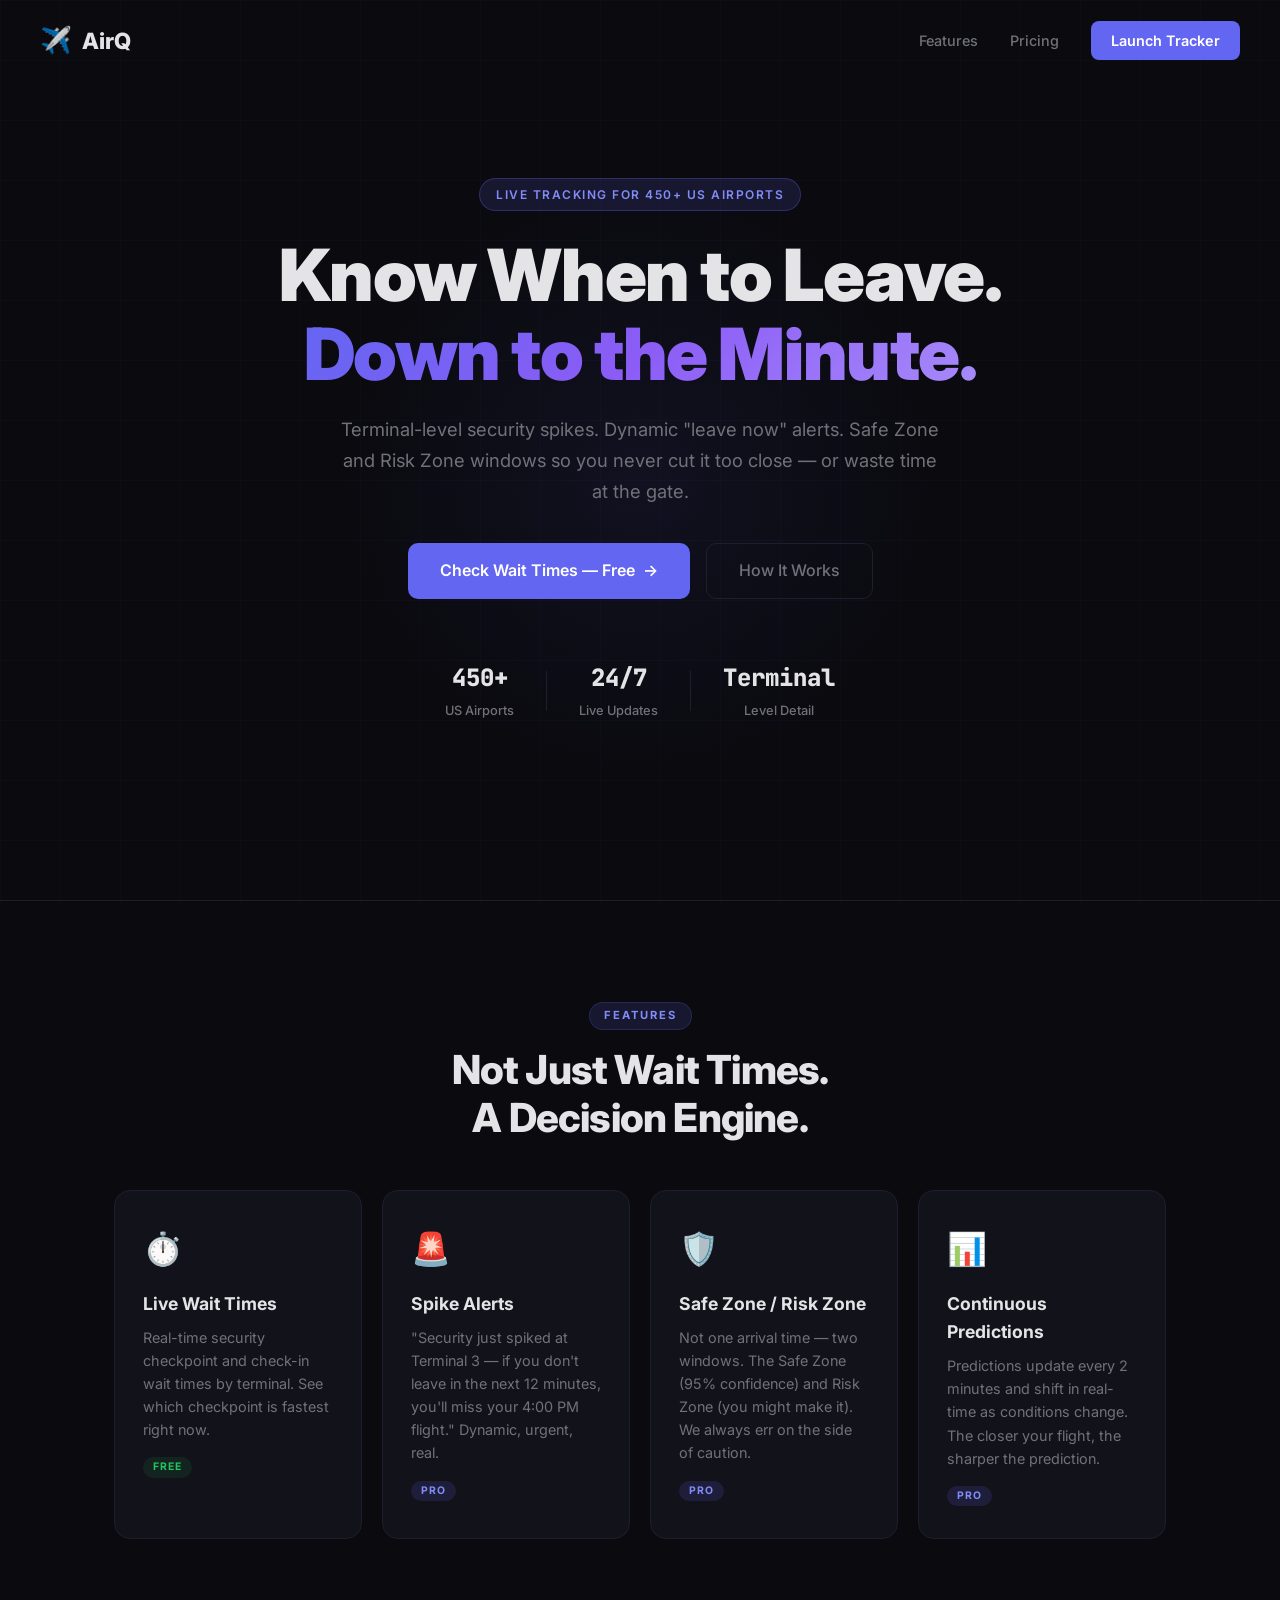
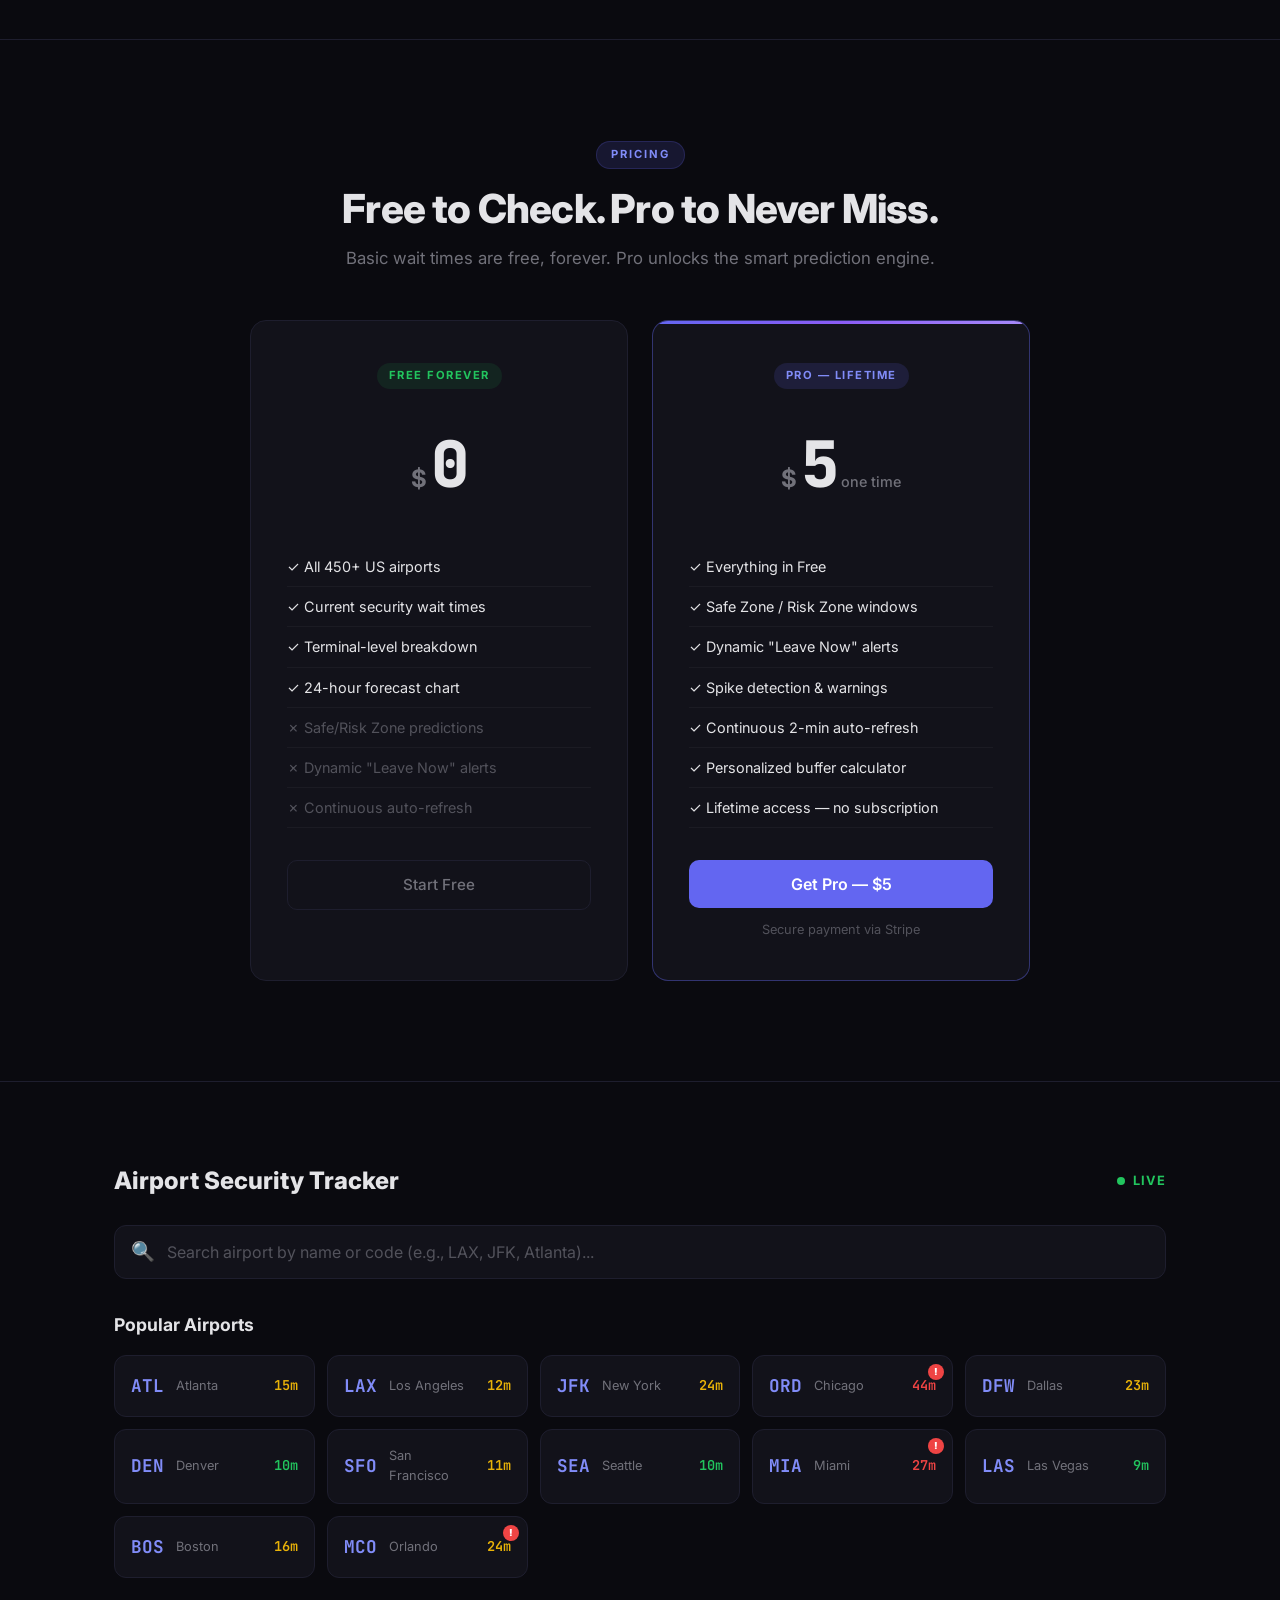
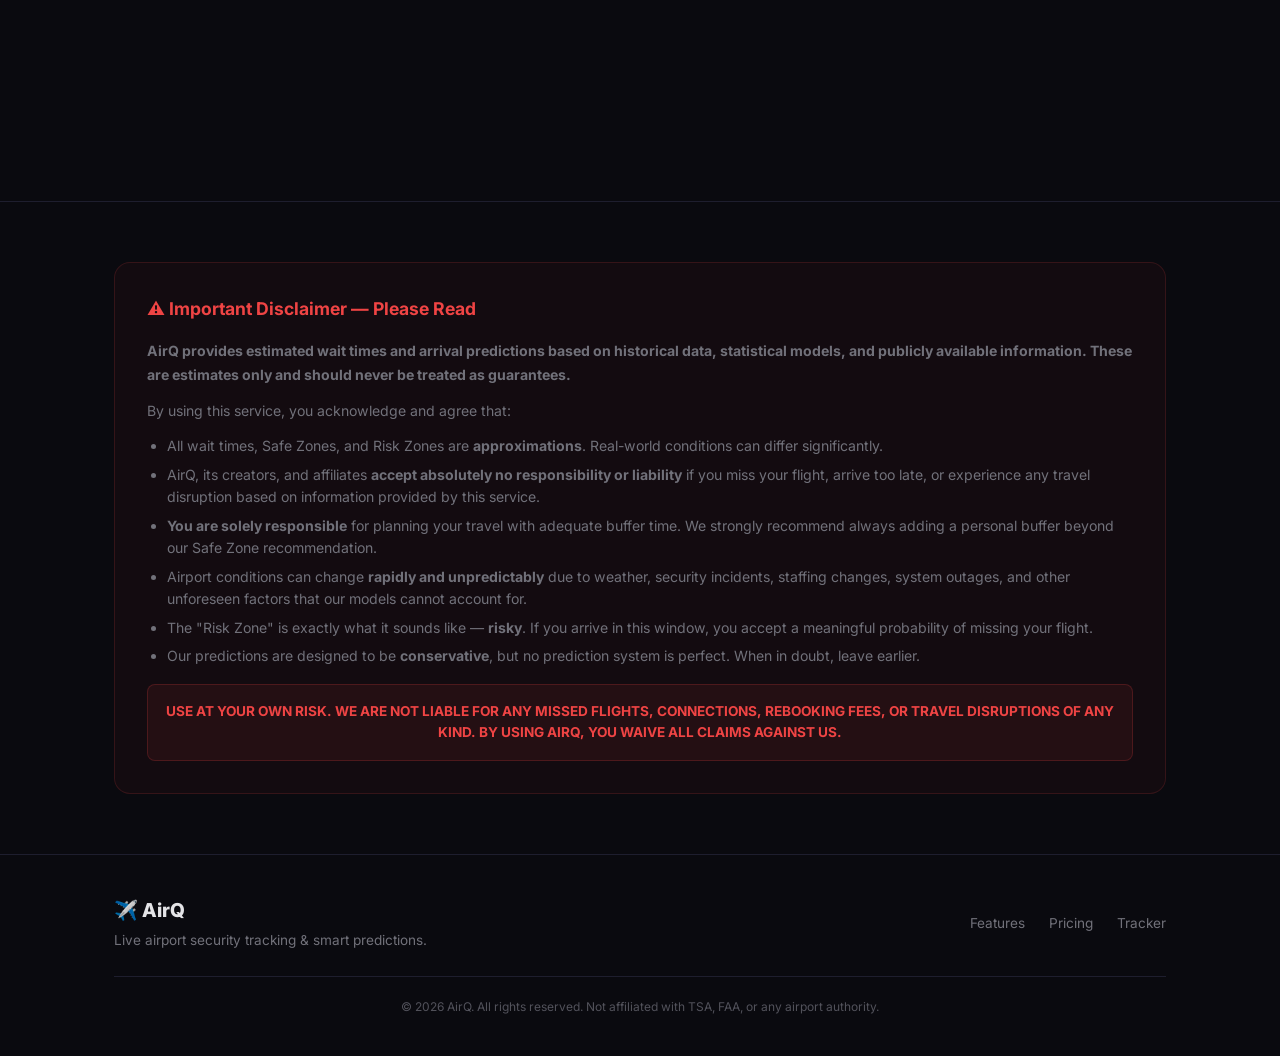
==== index.html @ 20f0e582 "Major overhaul: freemium model, Safe/Risk zones, spike alerts, crowdsource - Replace $5 paywall with" ====
<!DOCTYPE html>
<html lang="en">
<head>
    <meta charset="UTF-8">
    <meta name="viewport" content="width=device-width, initial-scale=1.0">
    <title>AirQ - Live Airport Security & Check-in Times</title>
    <meta name="description" content="Real-time US airport security wait times, terminal-level tracking, and smart Safe Zone arrival predictions. Free basic access.">
    <link rel="icon" href="data:image/svg+xml,<svg xmlns='http://www.w3.org/2000/svg' viewBox='0 0 100 100'><text y='.9em' font-size='90'>✈️</text></svg>">
    <link rel="preconnect" href="https://fonts.googleapis.com">
    <link rel="preconnect" href="https://fonts.gstatic.com" crossorigin>
    <link href="https://fonts.googleapis.com/css2?family=Inter:wght@300;400;500;600;700;800;900&family=JetBrains+Mono:wght@400;600&display=swap" rel="stylesheet">
    <link rel="stylesheet" href="styles.css">
</head>
<body>
    <!-- Landing / Hero -->
    <header class="hero" id="hero">
        <nav class="nav">
            <div class="nav-brand">
                <span class="nav-icon">✈️</span>
                <span class="nav-title">AirQ</span>
            </div>
            <div class="nav-links">
                <a href="#features">Features</a>
                <a href="#pricing">Pricing</a>
                <a href="#tracker" class="btn-nav">Launch Tracker</a>
            </div>
        </nav>
        <div class="hero-content">
            <div class="hero-badge">LIVE TRACKING FOR 450+ US AIRPORTS</div>
            <h1>Know When to Leave.<br><span class="gradient-text">Down to the Minute.</span></h1>
            <p class="hero-sub">Terminal-level security spikes. Dynamic "leave now" alerts. Safe Zone and Risk Zone windows so you never cut it too close — or waste time at the gate.</p>
            <div class="hero-actions">
                <a href="#tracker" class="btn-primary btn-lg">Check Wait Times — Free <span class="btn-arrow">→</span></a>
                <a href="#features" class="btn-ghost btn-lg">How It Works</a>
            </div>
            <div class="hero-stats">
                <div class="stat">
                    <span class="stat-num">450+</span>
                    <span class="stat-label">US Airports</span>
                </div>
                <div class="stat-divider"></div>
                <div class="stat">
                    <span class="stat-num">24/7</span>
                    <span class="stat-label">Live Updates</span>
                </div>
                <div class="stat-divider"></div>
                <div class="stat">
                    <span class="stat-num">Terminal</span>
                    <span class="stat-label">Level Detail</span>
                </div>
            </div>
        </div>
        <div class="hero-bg">
            <div class="hero-grid"></div>
        </div>
    </header>

    <!-- Features -->
    <section class="features" id="features">
        <div class="container">
            <div class="section-header">
                <span class="section-badge">FEATURES</span>
                <h2>Not Just Wait Times.<br>A Decision Engine.</h2>
            </div>
            <div class="features-grid">
                <div class="feature-card">
                    <div class="feature-icon">⏱️</div>
                    <h3>Live Wait Times</h3>
                    <p>Real-time security checkpoint and check-in wait times by terminal. See which checkpoint is fastest right now.</p>
                    <span class="feature-tier free">FREE</span>
                </div>
                <div class="feature-card">
                    <div class="feature-icon">🚨</div>
                    <h3>Spike Alerts</h3>
                    <p>"Security just spiked at Terminal 3 — if you don't leave in the next 12 minutes, you'll miss your 4:00 PM flight." Dynamic, urgent, real.</p>
                    <span class="feature-tier pro">PRO</span>
                </div>
                <div class="feature-card">
                    <div class="feature-icon">🛡️</div>
                    <h3>Safe Zone / Risk Zone</h3>
                    <p>Not one arrival time — two windows. The Safe Zone (95% confidence) and Risk Zone (you might make it). We always err on the side of caution.</p>
                    <span class="feature-tier pro">PRO</span>
                </div>
                <div class="feature-card">
                    <div class="feature-icon">📊</div>
                    <h3>Continuous Predictions</h3>
                    <p>Predictions update every 2 minutes and shift in real-time as conditions change. The closer your flight, the sharper the prediction.</p>
                    <span class="feature-tier pro">PRO</span>
                </div>
            </div>
        </div>
    </section>

    <!-- Pricing -->
    <section class="pricing" id="pricing">
        <div class="container">
            <div class="section-header">
                <span class="section-badge">PRICING</span>
                <h2>Free to Check. Pro to Never Miss.</h2>
                <p class="section-sub">Basic wait times are free, forever. Pro unlocks the smart prediction engine.</p>
            </div>
            <div class="pricing-grid">
                <div class="pricing-card">
                    <div class="pricing-badge free-badge">FREE FOREVER</div>
                    <div class="pricing-amount">
                        <span class="pricing-dollar">$</span>
                        <span class="pricing-num">0</span>
                    </div>
                    <ul class="pricing-features">
                        <li>✓ All 450+ US airports</li>
                        <li>✓ Current security wait times</li>
                        <li>✓ Terminal-level breakdown</li>
                        <li>✓ 24-hour forecast chart</li>
                        <li class="disabled">✗ Safe/Risk Zone predictions</li>
                        <li class="disabled">✗ Dynamic "Leave Now" alerts</li>
                        <li class="disabled">✗ Continuous auto-refresh</li>
                    </ul>
                    <a href="#tracker" class="btn-ghost btn-full">Start Free</a>
                </div>
                <div class="pricing-card featured">
                    <div class="pricing-badge">PRO — LIFETIME</div>
                    <div class="pricing-amount">
                        <span class="pricing-dollar">$</span>
                        <span class="pricing-num">5</span>
                        <span class="pricing-period">one time</span>
                    </div>
                    <ul class="pricing-features">
                        <li>✓ Everything in Free</li>
                        <li>✓ Safe Zone / Risk Zone windows</li>
                        <li>✓ Dynamic "Leave Now" alerts</li>
                        <li>✓ Spike detection & warnings</li>
                        <li>✓ Continuous 2-min auto-refresh</li>
                        <li>✓ Personalized buffer calculator</li>
                        <li>✓ Lifetime access — no subscription</li>
                    </ul>
                    <button class="btn-primary btn-lg btn-full" onclick="handlePurchase()">
                        Get Pro — $5
                    </button>
                    <p class="pricing-note">Secure payment via Stripe</p>
                </div>
            </div>
        </div>
    </section>

    <!-- Tracker App -->
    <section class="tracker-section" id="tracker">
        <div class="container">
            <div class="tracker-app" id="trackerApp">
                <div class="tracker-header">
                    <h2>Airport Security Tracker</h2>
                    <div class="tracker-header-right">
                        <div class="pro-status" id="proStatus" style="display:none;">
                            <span class="pro-badge-sm">PRO</span>
                        </div>
                        <div class="live-indicator">
                            <span class="live-dot"></span> LIVE
                        </div>
                    </div>
                </div>

                <!-- Airport Search -->
                <div class="search-box">
                    <div class="search-input-wrap">
                        <span class="search-icon">🔍</span>
                        <input type="text" id="airportSearch" placeholder="Search airport by name or code (e.g., LAX, JFK, Atlanta)..." autocomplete="off">
                    </div>
                    <div class="search-results" id="searchResults"></div>
                </div>

                <!-- Selected Airport Dashboard -->
                <div class="airport-dashboard" id="airportDashboard" style="display: none;">
                    <div class="airport-header-card">
                        <div class="airport-info">
                            <h3 id="airportName"></h3>
                            <span class="airport-code" id="airportCode"></span>
                        </div>
                        <div class="airport-meta">
                            <span id="airportCity"></span>
                            <span class="last-updated">Updated: <span id="lastUpdated"></span></span>
                        </div>
                    </div>

                    <!-- Urgency Alert Banner (Pro only) -->
                    <div class="urgency-banner" id="urgencyBanner" style="display: none;">
                        <div class="urgency-icon">🚨</div>
                        <div class="urgency-text" id="urgencyText"></div>
                        <div class="urgency-timer" id="urgencyTimer"></div>
                    </div>

                    <!-- Terminal-Level Wait Times -->
                    <div class="terminal-tabs" id="terminalTabs"></div>

                    <div class="wait-times-grid">
                        <div class="wait-card">
                            <div class="wait-label">Security (Standard)</div>
                            <div class="wait-time" id="secStandard">--</div>
                            <div class="wait-unit">minutes</div>
                            <div class="wait-trend" id="secStandardTrend"></div>
                            <div class="wait-bar"><div class="wait-bar-fill" id="secStandardBar"></div></div>
                        </div>
                        <div class="wait-card">
                            <div class="wait-label">Security (TSA PreCheck)</div>
                            <div class="wait-time" id="secPrecheck">--</div>
                            <div class="wait-unit">minutes</div>
                            <div class="wait-trend" id="secPrecheckTrend"></div>
                            <div class="wait-bar"><div class="wait-bar-fill precheck" id="secPrecheckBar"></div></div>
                        </div>
                        <div class="wait-card">
                            <div class="wait-label">Check-in / Counter</div>
                            <div class="wait-time" id="checkinTime">--</div>
                            <div class="wait-unit">minutes</div>
                            <div class="wait-trend" id="checkinTrend"></div>
                            <div class="wait-bar"><div class="wait-bar-fill checkin" id="checkinBar"></div></div>
                        </div>
                        <div class="wait-card status-card">
                            <div class="wait-label">Overall Status</div>
                            <div class="status-badge" id="overallStatus">--</div>
                            <div class="status-detail" id="statusDetail"></div>
                        </div>
                    </div>

                    <!-- Pro Prediction Tool -->
                    <div class="prediction-section" id="predictionSection">
                        <div class="pro-gate" id="proGate">
                            <h3>🧠 Smart Arrival Predictor</h3>
                            <p class="prediction-desc">Get Safe Zone and Risk Zone arrival windows with dynamic alerts. Unlock with Pro.</p>
                            <button class="btn-primary" onclick="handlePurchase()">Unlock Pro — $5</button>
                        </div>
                        <div class="pro-content" id="proContent" style="display: none;">
                            <h3>🧠 When Should I Leave?</h3>
                            <p class="prediction-desc">Enter your flight departure time. We'll give you two windows: a <strong>Safe Zone</strong> (leave by this time and you'll make it with room to spare) and a <strong>Risk Zone</strong> (cutting it close — possible but not guaranteed). Predictions refresh every 2 minutes.</p>
                            <div class="prediction-form">
                                <div class="form-group">
                                    <label>Flight Date</label>
                                    <input type="date" id="flightDate">
                                </div>
                                <div class="form-group">
                                    <label>Departure Time</label>
                                    <input type="time" id="flightTime">
                                </div>
                                <div class="form-group">
                                    <label>Ticket Type</label>
                                    <select id="ticketType">
                                        <option value="standard">Standard</option>
                                        <option value="precheck">TSA PreCheck</option>
                                    </select>
                                </div>
                                <button class="btn-primary" onclick="calculateArrival()">Calculate</button>
                            </div>

                            <div class="prediction-result" id="predictionResult" style="display: none;">
                                <!-- Safe Zone -->
                                <div class="zone-card safe-zone">
                                    <div class="zone-header">
                                        <span class="zone-icon">🟢</span>
                                        <span class="zone-title">SAFE ZONE</span>
                                        <span class="zone-confidence" id="safeConfidence"></span>
                                    </div>
                                    <div class="zone-label">Arrive at airport by</div>
                                    <div class="zone-time" id="safeArrival"></div>
                                    <div class="zone-leave">Leave home by: <strong id="safeLeave"></strong></div>
                                    <div class="zone-detail" id="safeDetail"></div>
                                </div>
                                <!-- Risk Zone -->
                                <div class="zone-card risk-zone">
                                    <div class="zone-header">
                                        <span class="zone-icon">🟡</span>
                                        <span class="zone-title">RISK ZONE</span>
                                        <span class="zone-confidence" id="riskConfidence"></span>
                                    </div>
                                    <div class="zone-label">Latest possible airport arrival</div>
                                    <div class="zone-time" id="riskArrival"></div>
                                    <div class="zone-leave">Leave home by: <strong id="riskLeave"></strong></div>
                                    <div class="zone-detail" id="riskDetail"></div>
                                </div>
                                <!-- Breakdown -->
                                <div class="prediction-breakdown-card">
                                    <h4>Time Breakdown</h4>
                                    <div class="breakdown-grid" id="breakdownGrid"></div>
                                </div>
                                <div class="prediction-refresh">
                                    <span class="refresh-icon">🔄</span>
                                    Predictions auto-refresh every 2 minutes &middot; Next refresh: <span id="nextRefresh">2:00</span>
                                </div>
                            </div>
                        </div>
                    </div>

                    <!-- Crowdsource Section -->
                    <div class="crowdsource-section" id="crowdsourceSection">
                        <div class="crowdsource-header">
                            <h3>📡 Data Source</h3>
                            <div class="data-source-toggle">
                                <button class="data-source-btn active" id="btnModeled" onclick="setDataSource('modeled')">Modeled</button>
                                <button class="data-source-btn" id="btnCrowd" onclick="setDataSource('crowd')">Crowdsourced</button>
                            </div>
                        </div>
                        <div class="crowdsource-report">
                            <span style="font-size: 0.85rem; color: var(--text-muted); margin-right: 4px;">Report wait time:</span>
                            <div class="crowd-input-group">
                                <label>Security</label>
                                <input type="number" id="crowdWaitMin" min="0" max="120" placeholder="min">
                            </div>
                            <div class="crowd-input-group">
                                <label>Type</label>
                                <select id="crowdType">
                                    <option value="standard">Standard</option>
                                    <option value="precheck">PreCheck</option>
                                </select>
                            </div>
                            <div class="crowd-input-group" id="crowdTerminalGroup">
                                <label>Terminal</label>
                                <select id="crowdTerminal"></select>
                            </div>
                            <button class="btn-crowd" onclick="submitCrowdReport()">Submit</button>
                        </div>
                        <div class="crowd-thanks" id="crowdThanks">Thanks! Your report helps other travelers.</div>
                        <div class="crowd-stats" id="crowdStats">
                            <span class="crowd-stat">Reports today: <strong id="crowdCount">0</strong></span>
                            <span class="crowd-stat">Avg reported wait: <strong id="crowdAvg">--</strong></span>
                            <span class="crowd-stat">Last report: <strong id="crowdLast">--</strong></span>
                        </div>
                    </div>

                    <!-- 24h Forecast (Free) -->
                    <div class="forecast-section">
                        <h3>📊 24-Hour Wait Time Forecast</h3>
                        <div class="forecast-chart" id="forecastChart"></div>
                    </div>
                </div>

                <!-- Popular Airports Quick Access -->
                <div class="popular-airports" id="popularAirports">
                    <h3>Popular Airports</h3>
                    <div class="popular-grid" id="popularGrid"></div>
                </div>
            </div>
        </div>
    </section>

    <!-- Disclaimer -->
    <section class="disclaimer-section">
        <div class="container">
            <div class="disclaimer-box">
                <h3>⚠️ Important Disclaimer — Please Read</h3>
                <p><strong>AirQ provides estimated wait times and arrival predictions based on historical data, statistical models, and publicly available information. These are estimates only and should never be treated as guarantees.</strong></p>
                <p>By using this service, you acknowledge and agree that:</p>
                <ul>
                    <li>All wait times, Safe Zones, and Risk Zones are <strong>approximations</strong>. Real-world conditions can differ significantly.</li>
                    <li>AirQ, its creators, and affiliates <strong>accept absolutely no responsibility or liability</strong> if you miss your flight, arrive too late, or experience any travel disruption based on information provided by this service.</li>
                    <li><strong>You are solely responsible</strong> for planning your travel with adequate buffer time. We strongly recommend always adding a personal buffer beyond our Safe Zone recommendation.</li>
                    <li>Airport conditions can change <strong>rapidly and unpredictably</strong> due to weather, security incidents, staffing changes, system outages, and other unforeseen factors that our models cannot account for.</li>
                    <li>The "Risk Zone" is exactly what it sounds like — <strong>risky</strong>. If you arrive in this window, you accept a meaningful probability of missing your flight.</li>
                    <li>Our predictions are designed to be <strong>conservative</strong>, but no prediction system is perfect. When in doubt, leave earlier.</li>
                </ul>
                <div class="disclaimer-final-box">
                    <p class="disclaimer-final"><strong>USE AT YOUR OWN RISK. WE ARE NOT LIABLE FOR ANY MISSED FLIGHTS, CONNECTIONS, REBOOKING FEES, OR TRAVEL DISRUPTIONS OF ANY KIND. BY USING AIRQ, YOU WAIVE ALL CLAIMS AGAINST US.</strong></p>
                </div>
            </div>
        </div>
    </section>

    <!-- Footer -->
    <footer class="footer">
        <div class="container">
            <div class="footer-content">
                <div class="footer-brand">
                    <span>✈️ AirQ</span>
                    <p>Live airport security tracking & smart predictions.</p>
                </div>
                <div class="footer-links">
                    <a href="#features">Features</a>
                    <a href="#pricing">Pricing</a>
                    <a href="#tracker">Tracker</a>
                </div>
            </div>
            <div class="footer-bottom">
                <p>&copy; 2026 AirQ. All rights reserved. Not affiliated with TSA, FAA, or any airport authority.</p>
            </div>
        </div>
    </footer>

    <!-- Access Key Modal -->
    <div class="modal-overlay" id="accessKeyModal" style="display: none;">
        <div class="modal">
            <button class="modal-close" onclick="closeAccessKeyModal()">&times;</button>
            <h3>Enter Pro Access Key</h3>
            <p>Enter the access key you received after purchase.</p>
            <input type="text" id="accessKeyInput" placeholder="AIRQ-XXXX-XXXX-XXXX" class="modal-input">
            <button class="btn-primary btn-full" onclick="verifyAccessKey()">Verify</button>
            <p class="modal-error" id="accessKeyError" style="display: none;">Invalid access key. Please try again.</p>
        </div>
    </div>

    <!-- Payment Success Modal -->
    <div class="modal-overlay" id="successModal" style="display: none;">
        <div class="modal success-modal">
            <div class="success-icon">✅</div>
            <h3>Pro Unlocked!</h3>
            <p>Your access key:</p>
            <div class="access-key-display" id="accessKeyDisplay"></div>
            <p class="key-note">Save this key! You'll need it to access Pro on other devices.</p>
            <button class="btn-primary btn-full" onclick="closeSuccessModal()">Start Using Pro</button>
        </div>
    </div>

    <script src="airports.js"></script>
    <script src="app.js"></script>
</body>
</html>
---- styles.css ----
/* ============================================
   AirQ - Airport Security Tracker Styles v2
   Freemium + Safe/Risk Zone + Spikes
   ============================================ */

:root {
    --bg: #0a0a0f;
    --bg-card: #12121a;
    --bg-card-hover: #1a1a25;
    --border: #1e1e2e;
    --text: #e4e4e7;
    --text-muted: #71717a;
    --text-dim: #52525b;
    --primary: #6366f1;
    --primary-hover: #818cf8;
    --primary-glow: rgba(99, 102, 241, 0.15);
    --green: #22c55e;
    --green-bg: rgba(34, 197, 94, 0.1);
    --yellow: #eab308;
    --yellow-bg: rgba(234, 179, 8, 0.1);
    --red: #ef4444;
    --red-bg: rgba(239, 68, 68, 0.1);
    --orange: #f97316;
    --orange-bg: rgba(249, 115, 22, 0.1);
    --gradient: linear-gradient(135deg, #6366f1, #8b5cf6, #a78bfa);
    --radius: 12px;
    --radius-lg: 16px;
    --shadow: 0 4px 24px rgba(0, 0, 0, 0.3);
}

* { margin: 0; padding: 0; box-sizing: border-box; }
html { scroll-behavior: smooth; }
body {
    font-family: 'Inter', -apple-system, BlinkMacSystemFont, sans-serif;
    background: var(--bg);
    color: var(--text);
    line-height: 1.6;
    -webkit-font-smoothing: antialiased;
}
.container { max-width: 1100px; margin: 0 auto; padding: 0 24px; }

/* ---- NAV ---- */
.nav {
    display: flex; align-items: center; justify-content: space-between;
    padding: 20px 40px; position: relative; z-index: 10;
}
.nav-brand { display: flex; align-items: center; gap: 10px; font-size: 1.4rem; font-weight: 800; }
.nav-icon { font-size: 1.6rem; }
.nav-links { display: flex; align-items: center; gap: 32px; }
.nav-links a { color: var(--text-muted); text-decoration: none; font-size: 0.9rem; font-weight: 500; transition: color 0.2s; }
.nav-links a:hover { color: var(--text); }
.btn-nav { background: var(--primary) !important; color: white !important; padding: 8px 20px; border-radius: 8px; font-weight: 600 !important; }
.btn-nav:hover { background: var(--primary-hover) !important; }

/* ---- HERO ---- */
.hero { position: relative; min-height: 100vh; display: flex; flex-direction: column; overflow: hidden; }
.hero-content {
    flex: 1; display: flex; flex-direction: column; align-items: center; justify-content: center;
    text-align: center; padding: 0 24px 80px; position: relative; z-index: 2;
}
.hero-badge {
    display: inline-block; padding: 6px 16px; background: var(--primary-glow);
    border: 1px solid rgba(99,102,241,0.3); border-radius: 100px;
    font-size: 0.75rem; font-weight: 600; letter-spacing: 1.5px; color: var(--primary-hover); margin-bottom: 24px;
}
.hero h1 { font-size: clamp(2.5rem,6vw,4.5rem); font-weight: 900; line-height: 1.1; margin-bottom: 20px; letter-spacing: -0.02em; }
.gradient-text { background: var(--gradient); -webkit-background-clip: text; -webkit-text-fill-color: transparent; background-clip: text; }
.hero-sub { font-size: 1.15rem; color: var(--text-muted); max-width: 600px; margin-bottom: 36px; line-height: 1.7; }
.hero-actions { display: flex; gap: 16px; margin-bottom: 60px; }
.hero-stats { display: flex; align-items: center; gap: 32px; }
.stat { text-align: center; }
.stat-num { display: block; font-size: 1.5rem; font-weight: 800; font-family: 'JetBrains Mono', monospace; }
.stat-label { font-size: 0.8rem; color: var(--text-muted); font-weight: 500; }
.stat-divider { width: 1px; height: 40px; background: var(--border); }
.hero-bg { position: absolute; inset: 0; z-index: 0; overflow: hidden; }
.hero-grid {
    position: absolute; inset: 0;
    background-image: linear-gradient(rgba(99,102,241,0.03) 1px, transparent 1px), linear-gradient(90deg, rgba(99,102,241,0.03) 1px, transparent 1px);
    background-size: 60px 60px;
}
.hero-bg::after {
    content: ''; position: absolute; top: 20%; left: 50%; transform: translateX(-50%);
    width: 600px; height: 600px; background: radial-gradient(circle, rgba(99,102,241,0.08), transparent 70%); border-radius: 50%;
}

/* ---- BUTTONS ---- */
.btn-primary {
    display: inline-flex; align-items: center; gap: 8px; padding: 12px 28px;
    background: var(--primary); color: white; border: none; border-radius: 10px;
    font-size: 0.95rem; font-weight: 600; cursor: pointer; transition: all 0.2s; text-decoration: none; font-family: inherit;
}
.btn-primary:hover { background: var(--primary-hover); transform: translateY(-1px); box-shadow: 0 8px 24px rgba(99,102,241,0.3); }
.btn-ghost {
    display: inline-flex; align-items: center; padding: 12px 28px; background: transparent;
    color: var(--text-muted); border: 1px solid var(--border); border-radius: 10px;
    font-size: 0.95rem; font-weight: 500; cursor: pointer; transition: all 0.2s; text-decoration: none; font-family: inherit;
}
.btn-ghost:hover { color: var(--text); border-color: var(--text-dim); }
.btn-lg { padding: 14px 32px; font-size: 1rem; }
.btn-full { width: 100%; justify-content: center; }
.btn-arrow { transition: transform 0.2s; }
.btn-primary:hover .btn-arrow { transform: translateX(3px); }

/* ---- SECTIONS ---- */
.section-header { text-align: center; margin-bottom: 48px; }
.section-badge {
    display: inline-block; padding: 4px 14px; background: var(--primary-glow);
    border: 1px solid rgba(99,102,241,0.2); border-radius: 100px;
    font-size: 0.7rem; font-weight: 700; letter-spacing: 2px; color: var(--primary-hover); margin-bottom: 16px;
}
.section-header h2 { font-size: clamp(1.8rem,4vw,2.5rem); font-weight: 800; letter-spacing: -0.02em; line-height: 1.2; }
.section-sub { color: var(--text-muted); font-size: 1.05rem; margin-top: 12px; }

/* ---- FEATURES ---- */
.features { padding: 100px 0; border-top: 1px solid var(--border); }
.features-grid { display: grid; grid-template-columns: repeat(auto-fit, minmax(240px, 1fr)); gap: 20px; }
.feature-card {
    background: var(--bg-card); border: 1px solid var(--border); border-radius: var(--radius-lg);
    padding: 32px 28px; transition: all 0.3s; position: relative;
}
.feature-card:hover { background: var(--bg-card-hover); border-color: rgba(99,102,241,0.2); transform: translateY(-2px); }
.feature-icon { font-size: 2rem; margin-bottom: 16px; }
.feature-card h3 { font-size: 1.1rem; font-weight: 700; margin-bottom: 8px; }
.feature-card p { color: var(--text-muted); font-size: 0.9rem; line-height: 1.6; }
.feature-tier {
    display: inline-block; padding: 2px 10px; border-radius: 100px; font-size: 0.65rem;
    font-weight: 700; letter-spacing: 1px; margin-top: 16px;
}
.feature-tier.free { background: var(--green-bg); color: var(--green); }
.feature-tier.pro { background: var(--primary-glow); color: var(--primary-hover); }

/* ---- PRICING ---- */
.pricing { padding: 100px 0; border-top: 1px solid var(--border); }
.pricing-grid { display: grid; grid-template-columns: repeat(auto-fit, minmax(320px, 1fr)); gap: 24px; max-width: 780px; margin: 0 auto; }
.pricing-card {
    background: var(--bg-card); border: 1px solid var(--border); border-radius: var(--radius-lg);
    padding: 40px 36px; text-align: center; position: relative; overflow: hidden;
}
.pricing-card.featured { border-color: rgba(99,102,241,0.4); }
.pricing-card.featured::before { content: ''; position: absolute; top: 0; left: 0; right: 0; height: 3px; background: var(--gradient); }
.pricing-badge {
    display: inline-block; padding: 4px 12px; background: var(--primary-glow); color: var(--primary-hover);
    border-radius: 100px; font-size: 0.7rem; font-weight: 700; letter-spacing: 1.5px; margin-bottom: 24px;
}
.free-badge { background: var(--green-bg) !important; color: var(--green) !important; }
.pricing-amount { display: flex; align-items: baseline; justify-content: center; gap: 4px; margin-bottom: 32px; }
.pricing-dollar { font-size: 1.5rem; font-weight: 700; color: var(--text-muted); }
.pricing-num { font-size: 4rem; font-weight: 900; letter-spacing: -0.02em; font-family: 'JetBrains Mono', monospace; }
.pricing-period { font-size: 0.9rem; color: var(--text-muted); font-weight: 500; }
.pricing-features { list-style: none; text-align: left; margin-bottom: 32px; }
.pricing-features li { padding: 8px 0; font-size: 0.9rem; color: var(--text); border-bottom: 1px solid rgba(255,255,255,0.04); }
.pricing-features li.disabled { color: var(--text-dim); }
.pricing-note { font-size: 0.8rem; color: var(--text-dim); margin-top: 12px; }

/* ---- TRACKER ---- */
.tracker-section { padding: 80px 0; border-top: 1px solid var(--border); min-height: 80vh; }
.tracker-header { display: flex; align-items: center; justify-content: space-between; margin-bottom: 24px; }
.tracker-header h2 { font-size: 1.5rem; font-weight: 800; }
.tracker-header-right { display: flex; align-items: center; gap: 16px; }
.pro-badge-sm {
    font-size: 0.65rem; font-weight: 800; letter-spacing: 1.5px; padding: 3px 10px;
    background: var(--gradient); color: white; border-radius: 100px;
}
.live-indicator { display: flex; align-items: center; gap: 8px; font-size: 0.8rem; font-weight: 700; letter-spacing: 1px; color: var(--green); }
.live-dot { width: 8px; height: 8px; background: var(--green); border-radius: 50%; animation: pulse 2s ease-in-out infinite; }
@keyframes pulse {
    0%, 100% { opacity: 1; box-shadow: 0 0 0 0 rgba(34,197,94,0.4); }
    50% { opacity: 0.7; box-shadow: 0 0 0 6px rgba(34,197,94,0); }
}

/* Search */
.search-box { position: relative; margin-bottom: 32px; }
.search-input-wrap {
    display: flex; align-items: center; background: var(--bg-card); border: 1px solid var(--border);
    border-radius: var(--radius); padding: 0 16px; transition: border-color 0.2s;
}
.search-input-wrap:focus-within { border-color: var(--primary); box-shadow: 0 0 0 3px var(--primary-glow); }
.search-icon { font-size: 1.2rem; margin-right: 12px; }
.search-input-wrap input {
    flex: 1; background: none; border: none; color: var(--text);
    font-size: 1rem; padding: 16px 0; outline: none; font-family: inherit;
}
.search-input-wrap input::placeholder { color: var(--text-dim); }
.search-results {
    position: absolute; top: 100%; left: 0; right: 0; background: var(--bg-card);
    border: 1px solid var(--border); border-radius: var(--radius); margin-top: 4px;
    max-height: 320px; overflow-y: auto; z-index: 100; display: none; box-shadow: var(--shadow);
}
.search-result-item {
    padding: 12px 16px; cursor: pointer; display: flex; align-items: center; gap: 12px;
    transition: background 0.15s; border-bottom: 1px solid rgba(255,255,255,0.03);
}
.search-result-item:hover { background: var(--bg-card-hover); }
.result-code { font-family: 'JetBrains Mono', monospace; font-weight: 600; font-size: 0.9rem; color: var(--primary-hover); min-width: 40px; }
.result-name { font-size: 0.9rem; color: var(--text); }
.result-city { font-size: 0.8rem; color: var(--text-dim); margin-left: auto; }

/* Airport Dashboard */
.airport-header-card {
    background: var(--bg-card); border: 1px solid var(--border); border-radius: var(--radius-lg);
    padding: 24px 28px; display: flex; align-items: center; justify-content: space-between; margin-bottom: 20px;
}
.airport-info { display: flex; align-items: center; gap: 16px; }
.airport-info h3 { font-size: 1.3rem; font-weight: 700; }
.airport-code {
    font-family: 'JetBrains Mono', monospace; font-weight: 700; font-size: 0.85rem;
    color: var(--primary-hover); background: var(--primary-glow); padding: 4px 10px; border-radius: 6px;
}
.airport-meta { display: flex; flex-direction: column; align-items: flex-end; gap: 4px; font-size: 0.85rem; color: var(--text-muted); }
.last-updated { font-size: 0.75rem; color: var(--text-dim); }

/* Urgency Banner */
.urgency-banner {
    display: flex; align-items: center; gap: 12px; padding: 16px 20px;
    border-radius: var(--radius); margin-bottom: 20px; animation: urgencyPulse 2s ease-in-out infinite;
}
.urgency-banner.urgent { background: var(--orange-bg); border: 1px solid rgba(249,115,22,0.3); }
.urgency-banner.warning { background: var(--yellow-bg); border: 1px solid rgba(234,179,8,0.3); }
.urgency-banner.critical { background: var(--red-bg); border: 1px solid rgba(239,68,68,0.3); }
.urgency-icon { font-size: 1.5rem; flex-shrink: 0; }
.urgency-text { font-size: 0.88rem; color: var(--text); line-height: 1.5; flex: 1; }
.urgency-timer {
    font-family: 'JetBrains Mono', monospace; font-weight: 700; font-size: 1rem;
    color: var(--orange); white-space: nowrap;
}
@keyframes urgencyPulse {
    0%, 100% { opacity: 1; }
    50% { opacity: 0.85; }
}

/* Terminal Tabs */
.terminal-tabs {
    display: flex; gap: 8px; margin-bottom: 16px; overflow-x: auto; padding-bottom: 4px;
}
.terminal-tab {
    background: var(--bg-card); border: 1px solid var(--border); border-radius: 8px;
    padding: 8px 14px; font-size: 0.78rem; font-weight: 600; color: var(--text-muted);
    cursor: pointer; transition: all 0.2s; white-space: nowrap; display: flex; align-items: center; gap: 8px;
    font-family: inherit;
}
.terminal-tab:hover { background: var(--bg-card-hover); color: var(--text); }
.terminal-tab.active { border-color: var(--primary); color: var(--text); background: var(--primary-glow); }
.terminal-tab.spike { border-color: rgba(239,68,68,0.4); }
.tab-wait { font-family: 'JetBrains Mono', monospace; font-weight: 700; }
.tab-spike {
    font-size: 0.55rem; padding: 1px 5px; background: var(--red-bg); color: var(--red);
    border-radius: 4px; font-weight: 800; letter-spacing: 0.5px; animation: blink 1.5s infinite;
}
@keyframes blink { 0%,100% { opacity: 1; } 50% { opacity: 0.4; } }

/* Wait Times */
.wait-times-grid { display: grid; grid-template-columns: repeat(auto-fit, minmax(220px, 1fr)); gap: 16px; margin-bottom: 32px; }
.wait-card { background: var(--bg-card); border: 1px solid var(--border); border-radius: var(--radius); padding: 24px; }
.wait-label { font-size: 0.8rem; color: var(--text-muted); font-weight: 500; margin-bottom: 8px; }
.wait-time { font-size: 2.5rem; font-weight: 900; font-family: 'JetBrains Mono', monospace; letter-spacing: -0.02em; }
.wait-unit { font-size: 0.75rem; color: var(--text-dim); margin-bottom: 4px; }
.wait-trend { font-size: 0.75rem; margin-bottom: 8px; min-height: 18px; }
.trend-up { color: var(--red); font-weight: 600; }
.trend-down { color: var(--green); font-weight: 600; }
.trend-flat { color: var(--text-dim); }
.wait-bar { height: 4px; background: rgba(255,255,255,0.05); border-radius: 4px; overflow: hidden; }
.wait-bar-fill { height: 100%; border-radius: 4px; background: var(--green); transition: width 0.8s ease, background 0.5s; }
.wait-bar-fill.precheck { background: var(--primary); }
.wait-bar-fill.checkin { background: var(--yellow); }
.status-card { display: flex; flex-direction: column; justify-content: center; }
.status-badge { display: inline-block; padding: 6px 16px; border-radius: 100px; font-weight: 700; font-size: 0.9rem; margin: 8px 0; width: fit-content; }
.status-badge.low { background: var(--green-bg); color: var(--green); }
.status-badge.moderate { background: var(--yellow-bg); color: var(--yellow); }
.status-badge.high { background: var(--red-bg); color: var(--red); }
.status-detail { font-size: 0.8rem; color: var(--text-dim); }

/* Pro Gate */
.pro-gate {
    text-align: center; padding: 40px; background: var(--bg-card); border: 1px solid var(--border);
    border-radius: var(--radius-lg); margin-bottom: 32px;
}
.pro-gate h3 { font-size: 1.2rem; font-weight: 700; margin-bottom: 8px; }
.pro-gate p { color: var(--text-muted); font-size: 0.9rem; margin-bottom: 24px; }

/* Prediction / Zones */
.prediction-section { margin-bottom: 32px; }
.pro-content { background: var(--bg-card); border: 1px solid var(--border); border-radius: var(--radius-lg); padding: 32px; margin-bottom: 32px; }
.pro-content h3 { font-size: 1.2rem; font-weight: 700; margin-bottom: 8px; }
.prediction-desc { color: var(--text-muted); font-size: 0.9rem; margin-bottom: 24px; line-height: 1.7; }
.prediction-form { display: flex; gap: 16px; align-items: flex-end; flex-wrap: wrap; }
.form-group { display: flex; flex-direction: column; gap: 6px; flex: 1; min-width: 150px; }
.form-group label { font-size: 0.8rem; font-weight: 600; color: var(--text-muted); }
.form-group input, .form-group select {
    background: var(--bg); border: 1px solid var(--border); color: var(--text);
    padding: 10px 14px; border-radius: 8px; font-size: 0.9rem; font-family: inherit; outline: none; transition: border-color 0.2s;
}
.form-group input:focus, .form-group select:focus { border-color: var(--primary); }

.prediction-result { margin-top: 24px; display: flex; flex-direction: column; gap: 16px; }

/* Zone Cards */
.zone-card {
    border-radius: var(--radius); padding: 24px; position: relative; overflow: hidden;
}
.safe-zone { background: rgba(34,197,94,0.06); border: 1px solid rgba(34,197,94,0.2); }
.risk-zone { background: rgba(234,179,8,0.06); border: 1px solid rgba(234,179,8,0.2); }
.zone-header { display: flex; align-items: center; gap: 8px; margin-bottom: 12px; }
.zone-icon { font-size: 1.2rem; }
.zone-title { font-size: 0.7rem; font-weight: 800; letter-spacing: 2px; }
.safe-zone .zone-title { color: var(--green); }
.risk-zone .zone-title { color: var(--yellow); }
.zone-confidence { font-size: 0.7rem; color: var(--text-dim); margin-left: auto; font-weight: 600; }
.zone-label { font-size: 0.75rem; color: var(--text-muted); margin-bottom: 4px; }
.zone-time {
    font-size: 2.5rem; font-weight: 900; font-family: 'JetBrains Mono', monospace; margin-bottom: 8px;
}
.safe-zone .zone-time { color: var(--green); }
.risk-zone .zone-time { color: var(--yellow); }
.zone-leave { font-size: 0.85rem; color: var(--text-muted); margin-bottom: 8px; }
.zone-detail { font-size: 0.8rem; color: var(--text-dim); line-height: 1.6; }

/* Breakdown */
.prediction-breakdown-card {
    background: var(--bg); border: 1px solid var(--border); border-radius: var(--radius); padding: 20px;
}
.prediction-breakdown-card h4 { font-size: 0.9rem; font-weight: 700; margin-bottom: 12px; }
.breakdown-grid { display: flex; flex-direction: column; gap: 0; }
.breakdown-row {
    display: grid; grid-template-columns: 1fr 80px 80px; gap: 12px; padding: 6px 0;
    font-size: 0.82rem; color: var(--text-muted); border-bottom: 1px solid rgba(255,255,255,0.03);
}
.breakdown-row.total { font-weight: 700; color: var(--text); border-top: 1px solid var(--border); margin-top: 4px; padding-top: 10px; }
.breakdown-header {
    display: grid; grid-template-columns: 1fr 80px 80px; gap: 12px; padding: 6px 0;
    font-size: 0.7rem; font-weight: 700; letter-spacing: 1px; color: var(--text-dim);
    order: -1;
}
.breakdown-safe { color: var(--green); text-align: center; }
.breakdown-risk { color: var(--yellow); text-align: center; }

.prediction-refresh {
    display: flex; align-items: center; justify-content: center; gap: 8px;
    font-size: 0.8rem; color: var(--text-dim); padding: 8px;
}
.refresh-icon { animation: spin 3s linear infinite; }
@keyframes spin { from { transform: rotate(0deg); } to { transform: rotate(360deg); } }

/* Forecast */
.forecast-section {
    background: var(--bg-card); border: 1px solid var(--border); border-radius: var(--radius-lg);
    padding: 32px; margin-bottom: 32px;
}
.forecast-section h3 { font-size: 1.2rem; font-weight: 700; margin-bottom: 24px; }
.forecast-chart { display: flex; align-items: flex-end; gap: 4px; height: 200px; padding: 0 0 30px; position: relative; }
.forecast-bar-wrap {
    flex: 1; display: flex; flex-direction: column; align-items: center;
    height: 100%; justify-content: flex-end; position: relative;
}
.forecast-bar { width: 100%; max-width: 28px; border-radius: 4px 4px 0 0; transition: height 0.5s ease; cursor: pointer; }
.forecast-bar:hover { opacity: 0.8; }
.forecast-bar-label { position: absolute; bottom: -24px; font-size: 0.6rem; color: var(--text-dim); white-space: nowrap; font-family: 'JetBrains Mono', monospace; }
.forecast-bar-value {
    position: absolute; top: -20px; font-size: 0.65rem; font-weight: 600;
    color: var(--text-muted); font-family: 'JetBrains Mono', monospace; opacity: 0; transition: opacity 0.2s;
}
.forecast-bar-wrap:hover .forecast-bar-value { opacity: 1; }

/* Crowdsource Section */
.crowdsource-section {
    background: var(--bg-card); border: 1px solid var(--border); border-radius: var(--radius-lg);
    padding: 24px 28px; margin-bottom: 32px;
}
.crowdsource-header { display: flex; align-items: center; justify-content: space-between; margin-bottom: 16px; }
.crowdsource-header h3 { font-size: 1rem; font-weight: 700; }
.data-source-toggle {
    display: flex; background: var(--bg); border-radius: 8px; border: 1px solid var(--border); overflow: hidden;
}
.data-source-btn {
    padding: 6px 14px; font-size: 0.75rem; font-weight: 600; cursor: pointer;
    border: none; background: none; color: var(--text-dim); font-family: inherit; transition: all 0.2s;
}
.data-source-btn.active { background: var(--primary); color: white; }
.crowdsource-report {
    display: flex; align-items: center; gap: 12px; flex-wrap: wrap;
}
.crowd-input-group { display: flex; align-items: center; gap: 8px; }
.crowd-input-group label { font-size: 0.8rem; color: var(--text-muted); font-weight: 500; white-space: nowrap; }
.crowd-input-group input, .crowd-input-group select {
    background: var(--bg); border: 1px solid var(--border); color: var(--text);
    padding: 8px 12px; border-radius: 6px; font-size: 0.85rem; font-family: inherit; outline: none; width: 80px;
}
.crowd-input-group select { width: auto; }
.btn-crowd {
    padding: 8px 16px; background: var(--green); color: white; border: none; border-radius: 6px;
    font-size: 0.82rem; font-weight: 600; cursor: pointer; transition: all 0.2s; font-family: inherit;
}
.btn-crowd:hover { background: #16a34a; }
.crowd-stats {
    display: flex; gap: 20px; margin-top: 12px; padding-top: 12px; border-top: 1px solid rgba(255,255,255,0.04);
}
.crowd-stat { font-size: 0.78rem; color: var(--text-dim); }
.crowd-stat strong { color: var(--text-muted); }
.crowd-thanks {
    display: none; padding: 12px; text-align: center; font-size: 0.85rem;
    color: var(--green); font-weight: 600; margin-top: 8px;
}

/* Popular Airports */
.popular-airports { margin-top: 16px; }
.popular-airports h3 { font-size: 1.1rem; font-weight: 700; margin-bottom: 16px; }
.popular-grid { display: grid; grid-template-columns: repeat(auto-fill, minmax(200px, 1fr)); gap: 12px; }
.popular-card {
    background: var(--bg-card); border: 1px solid var(--border); border-radius: var(--radius);
    padding: 16px; cursor: pointer; transition: all 0.2s; display: flex; align-items: center; gap: 12px;
    position: relative;
}
.popular-card:hover { background: var(--bg-card-hover); border-color: rgba(99,102,241,0.2); transform: translateY(-1px); }
.popular-code { font-family: 'JetBrains Mono', monospace; font-weight: 700; font-size: 1.1rem; color: var(--primary-hover); }
.popular-name { font-size: 0.8rem; color: var(--text-muted); }
.popular-wait { margin-left: auto; font-family: 'JetBrains Mono', monospace; font-weight: 600; font-size: 0.85rem; }
.spike-dot {
    position: absolute; top: 8px; right: 8px; width: 16px; height: 16px;
    background: var(--red); color: white; border-radius: 50%; font-size: 0.6rem;
    font-weight: 900; display: flex; align-items: center; justify-content: center; animation: blink 1.5s infinite;
}

/* ---- DISCLAIMER ---- */
.disclaimer-section { padding: 60px 0; border-top: 1px solid var(--border); }
.disclaimer-box {
    background: rgba(239,68,68,0.04); border: 1px solid rgba(239,68,68,0.15);
    border-radius: var(--radius-lg); padding: 32px;
}
.disclaimer-box h3 { font-size: 1.1rem; color: var(--red); margin-bottom: 16px; }
.disclaimer-box p { font-size: 0.88rem; color: var(--text-muted); margin-bottom: 12px; line-height: 1.7; }
.disclaimer-box ul { padding-left: 20px; margin-bottom: 16px; }
.disclaimer-box li { font-size: 0.88rem; color: var(--text-muted); margin-bottom: 6px; line-height: 1.6; }
.disclaimer-final-box {
    background: rgba(239,68,68,0.08); border: 1px solid rgba(239,68,68,0.2);
    border-radius: 8px; padding: 16px; margin-top: 16px;
}
.disclaimer-final { color: var(--red) !important; font-size: 0.85rem !important; text-align: center; margin: 0 !important; line-height: 1.6 !important; }

/* ---- FOOTER ---- */
.footer { padding: 40px 0; border-top: 1px solid var(--border); }
.footer-content { display: flex; justify-content: space-between; align-items: center; margin-bottom: 24px; }
.footer-brand span { font-size: 1.2rem; font-weight: 800; }
.footer-brand p { font-size: 0.85rem; color: var(--text-muted); margin-top: 4px; }
.footer-links { display: flex; gap: 24px; }
.footer-links a { color: var(--text-muted); text-decoration: none; font-size: 0.85rem; transition: color 0.2s; }
.footer-links a:hover { color: var(--text); }
.footer-bottom { padding-top: 20px; border-top: 1px solid var(--border); }
.footer-bottom p { font-size: 0.75rem; color: var(--text-dim); text-align: center; }

/* ---- MODAL ---- */
.modal-overlay {
    position: fixed; inset: 0; background: rgba(0,0,0,0.7); backdrop-filter: blur(4px);
    z-index: 1000; display: flex; align-items: center; justify-content: center; padding: 24px;
}
.modal {
    background: var(--bg-card); border: 1px solid var(--border); border-radius: var(--radius-lg);
    padding: 36px; max-width: 420px; width: 100%; position: relative;
}
.modal-close {
    position: absolute; top: 12px; right: 16px; background: none; border: none;
    color: var(--text-dim); font-size: 1.5rem; cursor: pointer; transition: color 0.2s;
}
.modal-close:hover { color: var(--text); }
.modal h3 { font-size: 1.3rem; font-weight: 700; margin-bottom: 8px; }
.modal p { font-size: 0.9rem; color: var(--text-muted); margin-bottom: 20px; }
.modal-input {
    width: 100%; background: var(--bg); border: 1px solid var(--border); color: var(--text);
    padding: 12px 16px; border-radius: 8px; font-size: 1rem; font-family: 'JetBrains Mono', monospace;
    text-align: center; letter-spacing: 2px; outline: none; margin-bottom: 16px; transition: border-color 0.2s;
}
.modal-input:focus { border-color: var(--primary); }
.modal-error { color: var(--red) !important; font-size: 0.85rem !important; text-align: center; margin-top: 12px !important; }
.success-modal { text-align: center; }
.success-icon { font-size: 3rem; margin-bottom: 16px; }
.access-key-display {
    font-family: 'JetBrains Mono', monospace; font-size: 1.2rem; font-weight: 700;
    color: var(--primary-hover); background: var(--primary-glow); padding: 12px;
    border-radius: 8px; margin: 16px 0; letter-spacing: 2px; user-select: all;
}
.key-note { font-size: 0.8rem !important; color: var(--text-dim) !important; }

/* ---- RESPONSIVE ---- */
@media (max-width: 768px) {
    .nav { padding: 16px 20px; }
    .nav-links a:not(.btn-nav) { display: none; }
    .hero-content { padding-bottom: 40px; }
    .hero-stats { flex-direction: column; gap: 16px; }
    .stat-divider { width: 40px; height: 1px; }
    .hero-actions { flex-direction: column; width: 100%; max-width: 300px; }
    .hero-actions a { width: 100%; justify-content: center; }
    .features, .pricing { padding: 60px 0; }
    .pricing-grid { grid-template-columns: 1fr; }
    .airport-header-card { flex-direction: column; align-items: flex-start; gap: 12px; }
    .airport-meta { align-items: flex-start; }
    .prediction-form { flex-direction: column; }
    .form-group { min-width: 100%; }
    .footer-content { flex-direction: column; gap: 16px; text-align: center; }
    .forecast-bar-label { font-size: 0.5rem; }
    .wait-times-grid { grid-template-columns: 1fr 1fr; }
    .terminal-tabs { flex-wrap: nowrap; }
    .crowdsource-report { flex-direction: column; align-items: stretch; }
    .crowd-input-group { justify-content: space-between; }
    .zone-time { font-size: 2rem; }
}
@media (max-width: 480px) {
    .wait-times-grid { grid-template-columns: 1fr; }
    .popular-grid { grid-template-columns: 1fr; }
    .breakdown-row { grid-template-columns: 1fr 60px 60px; font-size: 0.75rem; }
}

::-webkit-scrollbar { width: 6px; }
::-webkit-scrollbar-track { background: var(--bg); }
::-webkit-scrollbar-thumb { background: var(--border); border-radius: 3px; }
::-webkit-scrollbar-thumb:hover { background: var(--text-dim); }
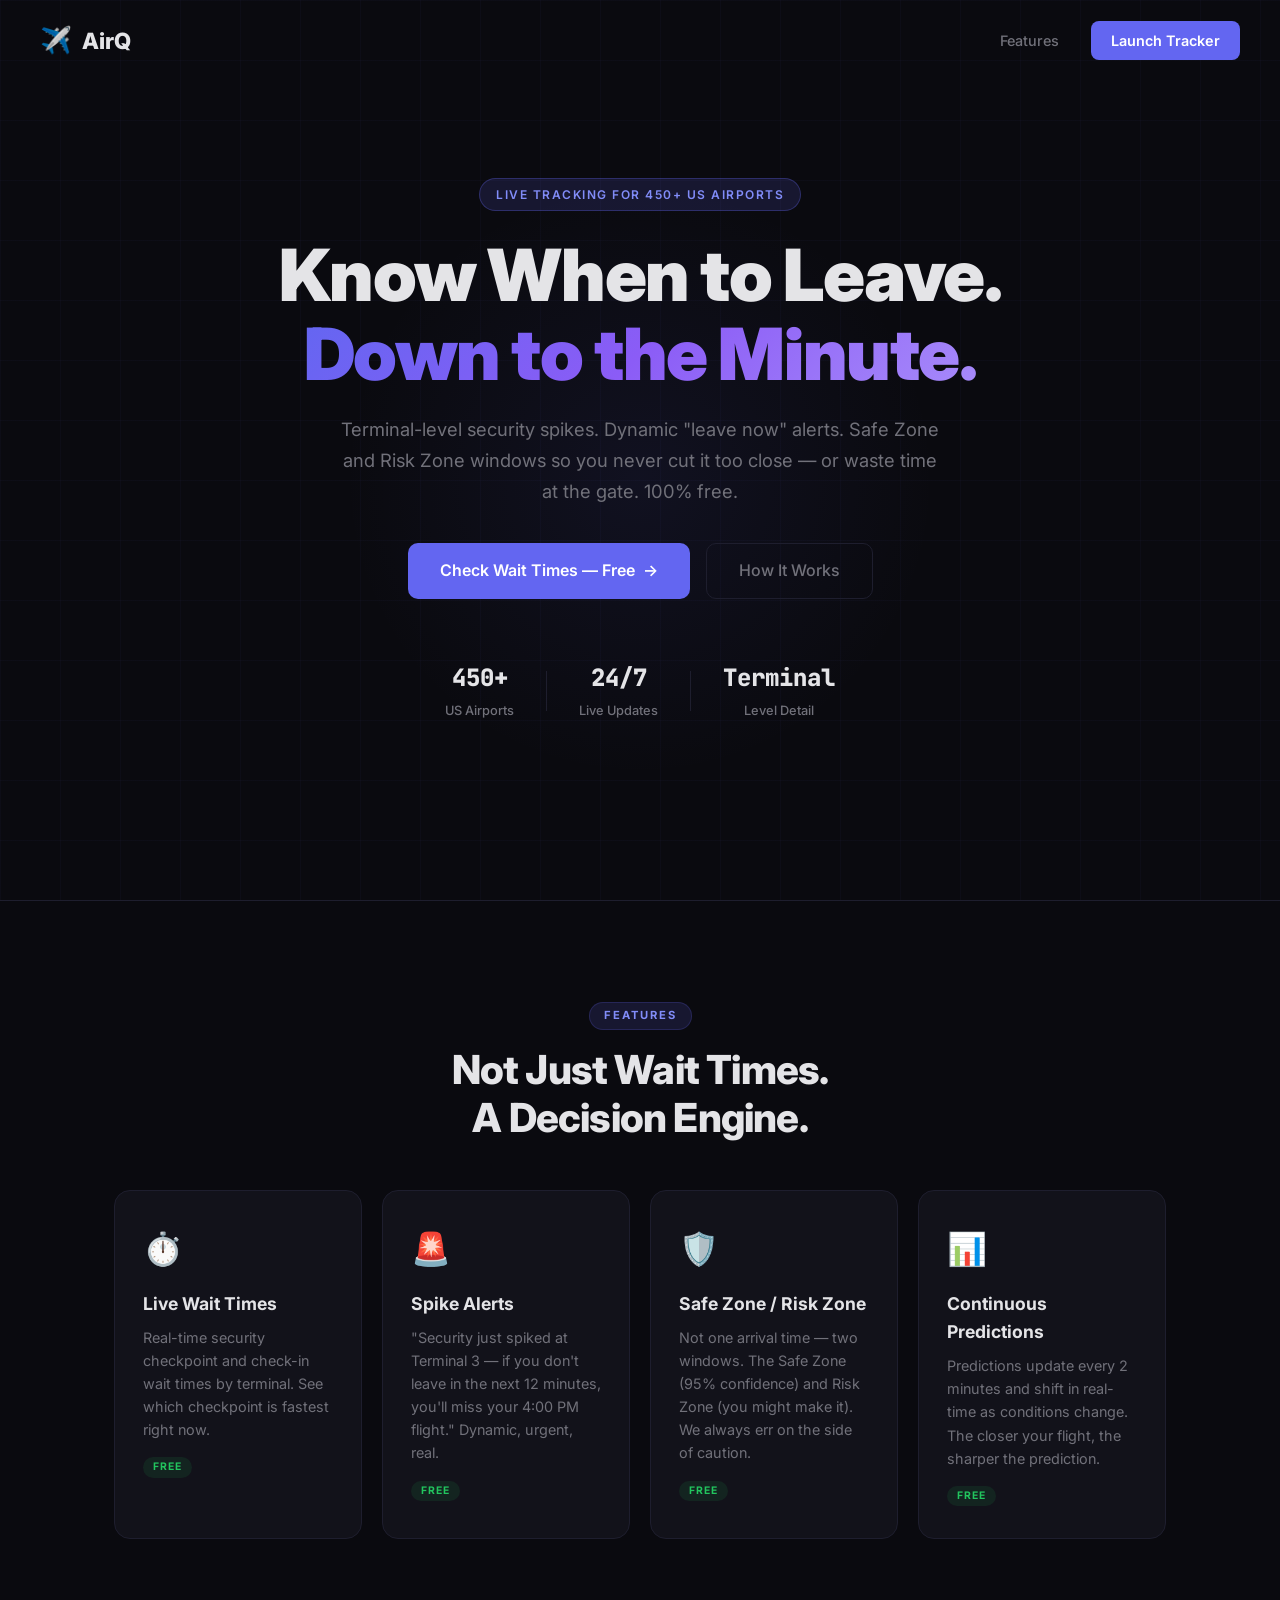
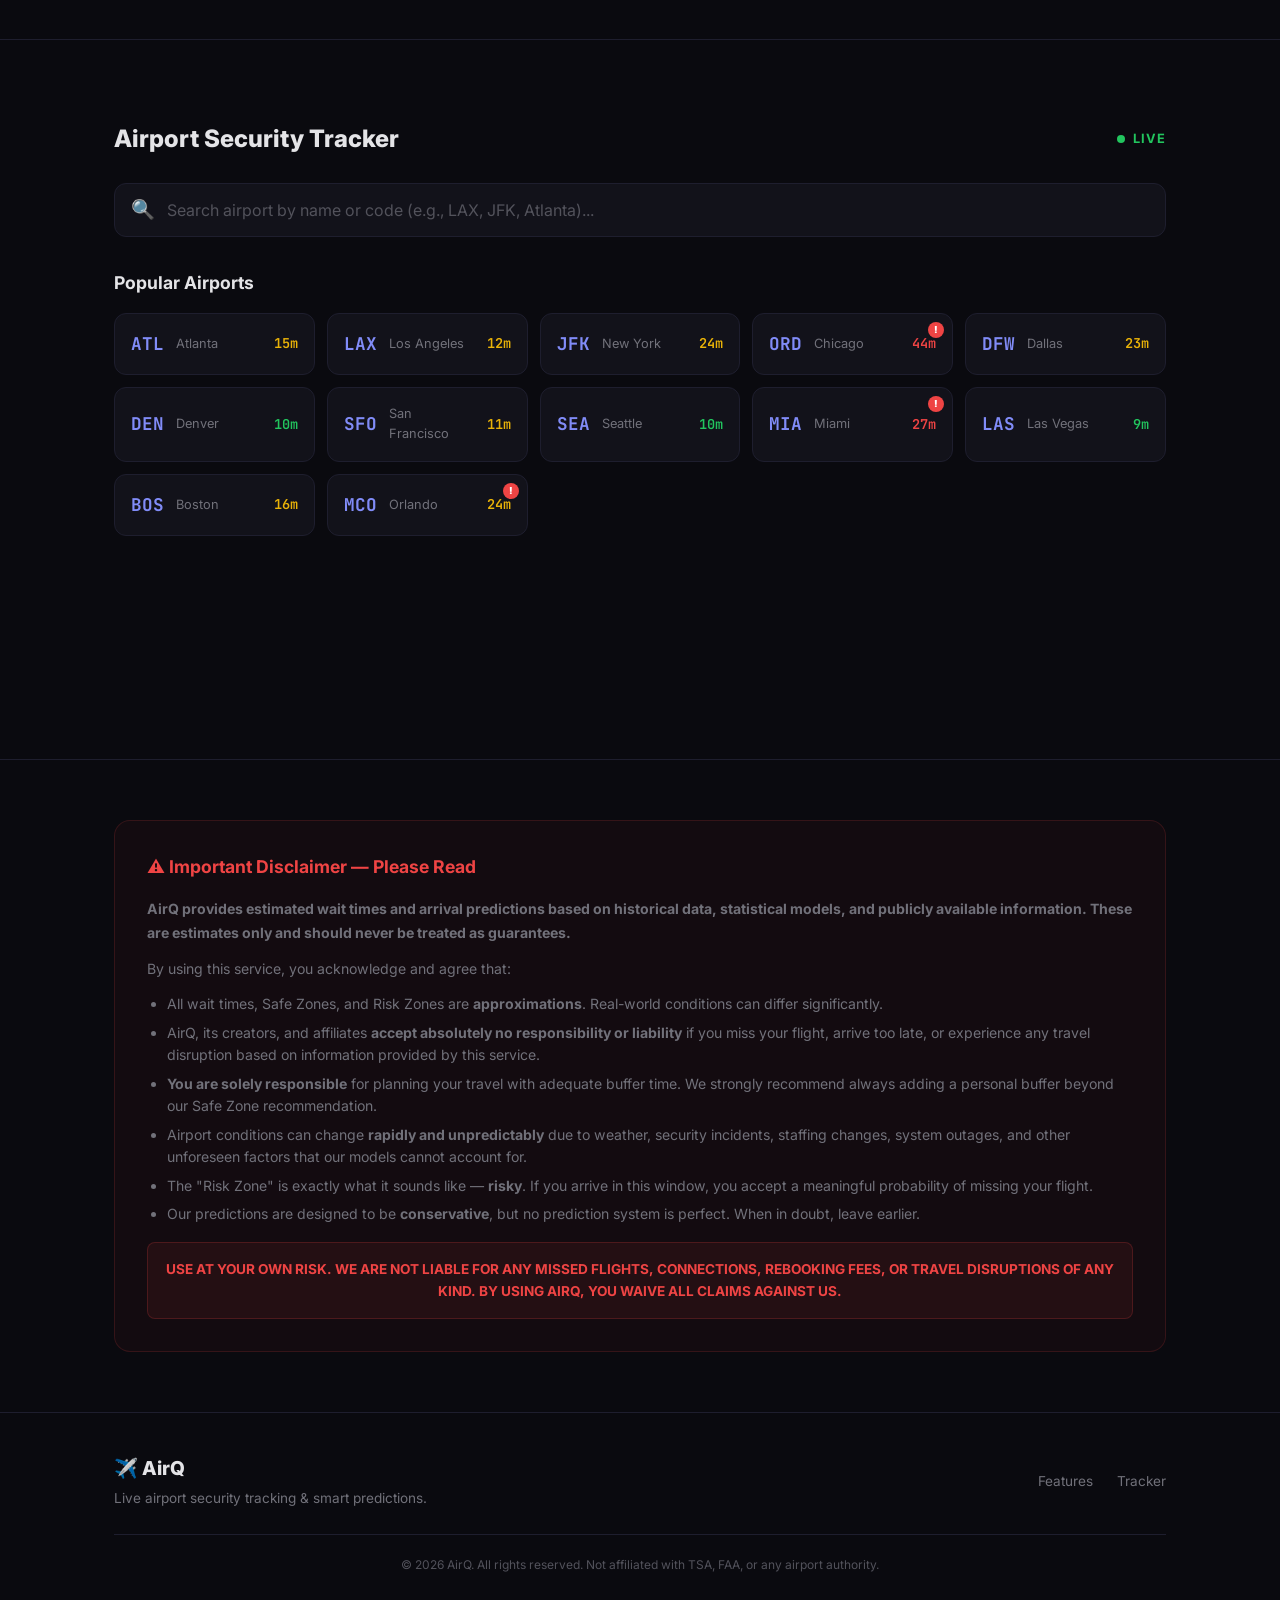
==== commit c94d3996: "Make all features free: remove Pro gate, pricing, and access key system All features (Safe/Risk Zone" ====
--- a/index.html
+++ b/index.html
@@ -4,7 +4,7 @@
     <meta charset="UTF-8">
     <meta name="viewport" content="width=device-width, initial-scale=1.0">
     <title>AirQ - Live Airport Security & Check-in Times</title>
-    <meta name="description" content="Real-time US airport security wait times, terminal-level tracking, and smart Safe Zone arrival predictions. Free basic access.">
+    <meta name="description" content="Real-time US airport security wait times, terminal-level tracking, and smart Safe Zone arrival predictions. 100% free.">
     <link rel="icon" href="data:image/svg+xml,<svg xmlns='http://www.w3.org/2000/svg' viewBox='0 0 100 100'><text y='.9em' font-size='90'>✈️</text></svg>">
     <link rel="preconnect" href="https://fonts.googleapis.com">
     <link rel="preconnect" href="https://fonts.gstatic.com" crossorigin>
@@ -21,14 +21,13 @@
             </div>
             <div class="nav-links">
                 <a href="#features">Features</a>
-                <a href="#pricing">Pricing</a>
                 <a href="#tracker" class="btn-nav">Launch Tracker</a>
             </div>
         </nav>
         <div class="hero-content">
             <div class="hero-badge">LIVE TRACKING FOR 450+ US AIRPORTS</div>
             <h1>Know When to Leave.<br><span class="gradient-text">Down to the Minute.</span></h1>
-            <p class="hero-sub">Terminal-level security spikes. Dynamic "leave now" alerts. Safe Zone and Risk Zone windows so you never cut it too close — or waste time at the gate.</p>
+            <p class="hero-sub">Terminal-level security spikes. Dynamic "leave now" alerts. Safe Zone and Risk Zone windows so you never cut it too close — or waste time at the gate. 100% free.</p>
             <div class="hero-actions">
                 <a href="#tracker" class="btn-primary btn-lg">Check Wait Times — Free <span class="btn-arrow">→</span></a>
                 <a href="#features" class="btn-ghost btn-lg">How It Works</a>
@@ -73,70 +72,19 @@
                     <div class="feature-icon">🚨</div>
                     <h3>Spike Alerts</h3>
                     <p>"Security just spiked at Terminal 3 — if you don't leave in the next 12 minutes, you'll miss your 4:00 PM flight." Dynamic, urgent, real.</p>
-                    <span class="feature-tier pro">PRO</span>
+                    <span class="feature-tier free">FREE</span>
                 </div>
                 <div class="feature-card">
                     <div class="feature-icon">🛡️</div>
                     <h3>Safe Zone / Risk Zone</h3>
                     <p>Not one arrival time — two windows. The Safe Zone (95% confidence) and Risk Zone (you might make it). We always err on the side of caution.</p>
-                    <span class="feature-tier pro">PRO</span>
+                    <span class="feature-tier free">FREE</span>
                 </div>
                 <div class="feature-card">
                     <div class="feature-icon">📊</div>
                     <h3>Continuous Predictions</h3>
                     <p>Predictions update every 2 minutes and shift in real-time as conditions change. The closer your flight, the sharper the prediction.</p>
-                    <span class="feature-tier pro">PRO</span>
-                </div>
-            </div>
-        </div>
-    </section>
-
-    <!-- Pricing -->
-    <section class="pricing" id="pricing">
-        <div class="container">
-            <div class="section-header">
-                <span class="section-badge">PRICING</span>
-                <h2>Free to Check. Pro to Never Miss.</h2>
-                <p class="section-sub">Basic wait times are free, forever. Pro unlocks the smart prediction engine.</p>
-            </div>
-            <div class="pricing-grid">
-                <div class="pricing-card">
-                    <div class="pricing-badge free-badge">FREE FOREVER</div>
-                    <div class="pricing-amount">
-                        <span class="pricing-dollar">$</span>
-                        <span class="pricing-num">0</span>
-                    </div>
-                    <ul class="pricing-features">
-                        <li>✓ All 450+ US airports</li>
-                        <li>✓ Current security wait times</li>
-                        <li>✓ Terminal-level breakdown</li>
-                        <li>✓ 24-hour forecast chart</li>
-                        <li class="disabled">✗ Safe/Risk Zone predictions</li>
-                        <li class="disabled">✗ Dynamic "Leave Now" alerts</li>
-                        <li class="disabled">✗ Continuous auto-refresh</li>
-                    </ul>
-                    <a href="#tracker" class="btn-ghost btn-full">Start Free</a>
-                </div>
-                <div class="pricing-card featured">
-                    <div class="pricing-badge">PRO — LIFETIME</div>
-                    <div class="pricing-amount">
-                        <span class="pricing-dollar">$</span>
-                        <span class="pricing-num">5</span>
-                        <span class="pricing-period">one time</span>
-                    </div>
-                    <ul class="pricing-features">
-                        <li>✓ Everything in Free</li>
-                        <li>✓ Safe Zone / Risk Zone windows</li>
-                        <li>✓ Dynamic "Leave Now" alerts</li>
-                        <li>✓ Spike detection & warnings</li>
-                        <li>✓ Continuous 2-min auto-refresh</li>
-                        <li>✓ Personalized buffer calculator</li>
-                        <li>✓ Lifetime access — no subscription</li>
-                    </ul>
-                    <button class="btn-primary btn-lg btn-full" onclick="handlePurchase()">
-                        Get Pro — $5
-                    </button>
-                    <p class="pricing-note">Secure payment via Stripe</p>
+                    <span class="feature-tier free">FREE</span>
                 </div>
             </div>
         </div>
@@ -149,9 +97,6 @@
                 <div class="tracker-header">
                     <h2>Airport Security Tracker</h2>
                     <div class="tracker-header-right">
-                        <div class="pro-status" id="proStatus" style="display:none;">
-                            <span class="pro-badge-sm">PRO</span>
-                        </div>
                         <div class="live-indicator">
                             <span class="live-dot"></span> LIVE
                         </div>
@@ -180,7 +125,7 @@
                         </div>
                     </div>
 
-                    <!-- Urgency Alert Banner (Pro only) -->
+                    <!-- Urgency Alert Banner -->
                     <div class="urgency-banner" id="urgencyBanner" style="display: none;">
                         <div class="urgency-icon">🚨</div>
                         <div class="urgency-text" id="urgencyText"></div>
@@ -219,14 +164,9 @@
                         </div>
                     </div>
 
-                    <!-- Pro Prediction Tool -->
+                    <!-- Smart Arrival Predictor -->
                     <div class="prediction-section" id="predictionSection">
-                        <div class="pro-gate" id="proGate">
-                            <h3>🧠 Smart Arrival Predictor</h3>
-                            <p class="prediction-desc">Get Safe Zone and Risk Zone arrival windows with dynamic alerts. Unlock with Pro.</p>
-                            <button class="btn-primary" onclick="handlePurchase()">Unlock Pro — $5</button>
-                        </div>
-                        <div class="pro-content" id="proContent" style="display: none;">
+                        <div class="pro-content" id="proContent">
                             <h3>🧠 When Should I Leave?</h3>
                             <p class="prediction-desc">Enter your flight departure time. We'll give you two windows: a <strong>Safe Zone</strong> (leave by this time and you'll make it with room to spare) and a <strong>Risk Zone</strong> (cutting it close — possible but not guaranteed). Predictions refresh every 2 minutes.</p>
                             <div class="prediction-form">
@@ -370,7 +310,6 @@
                 </div>
                 <div class="footer-links">
                     <a href="#features">Features</a>
-                    <a href="#pricing">Pricing</a>
                     <a href="#tracker">Tracker</a>
                 </div>
             </div>
@@ -379,30 +318,6 @@
             </div>
         </div>
     </footer>
-
-    <!-- Access Key Modal -->
-    <div class="modal-overlay" id="accessKeyModal" style="display: none;">
-        <div class="modal">
-            <button class="modal-close" onclick="closeAccessKeyModal()">&times;</button>
-            <h3>Enter Pro Access Key</h3>
-            <p>Enter the access key you received after purchase.</p>
-            <input type="text" id="accessKeyInput" placeholder="AIRQ-XXXX-XXXX-XXXX" class="modal-input">
-            <button class="btn-primary btn-full" onclick="verifyAccessKey()">Verify</button>
-            <p class="modal-error" id="accessKeyError" style="display: none;">Invalid access key. Please try again.</p>
-        </div>
-    </div>
-
-    <!-- Payment Success Modal -->
-    <div class="modal-overlay" id="successModal" style="display: none;">
-        <div class="modal success-modal">
-            <div class="success-icon">✅</div>
-            <h3>Pro Unlocked!</h3>
-            <p>Your access key:</p>
-            <div class="access-key-display" id="accessKeyDisplay"></div>
-            <p class="key-note">Save this key! You'll need it to access Pro on other devices.</p>
-            <button class="btn-primary btn-full" onclick="closeSuccessModal()">Start Using Pro</button>
-        </div>
-    </div>
 
     <script src="airports.js"></script>
     <script src="app.js"></script>
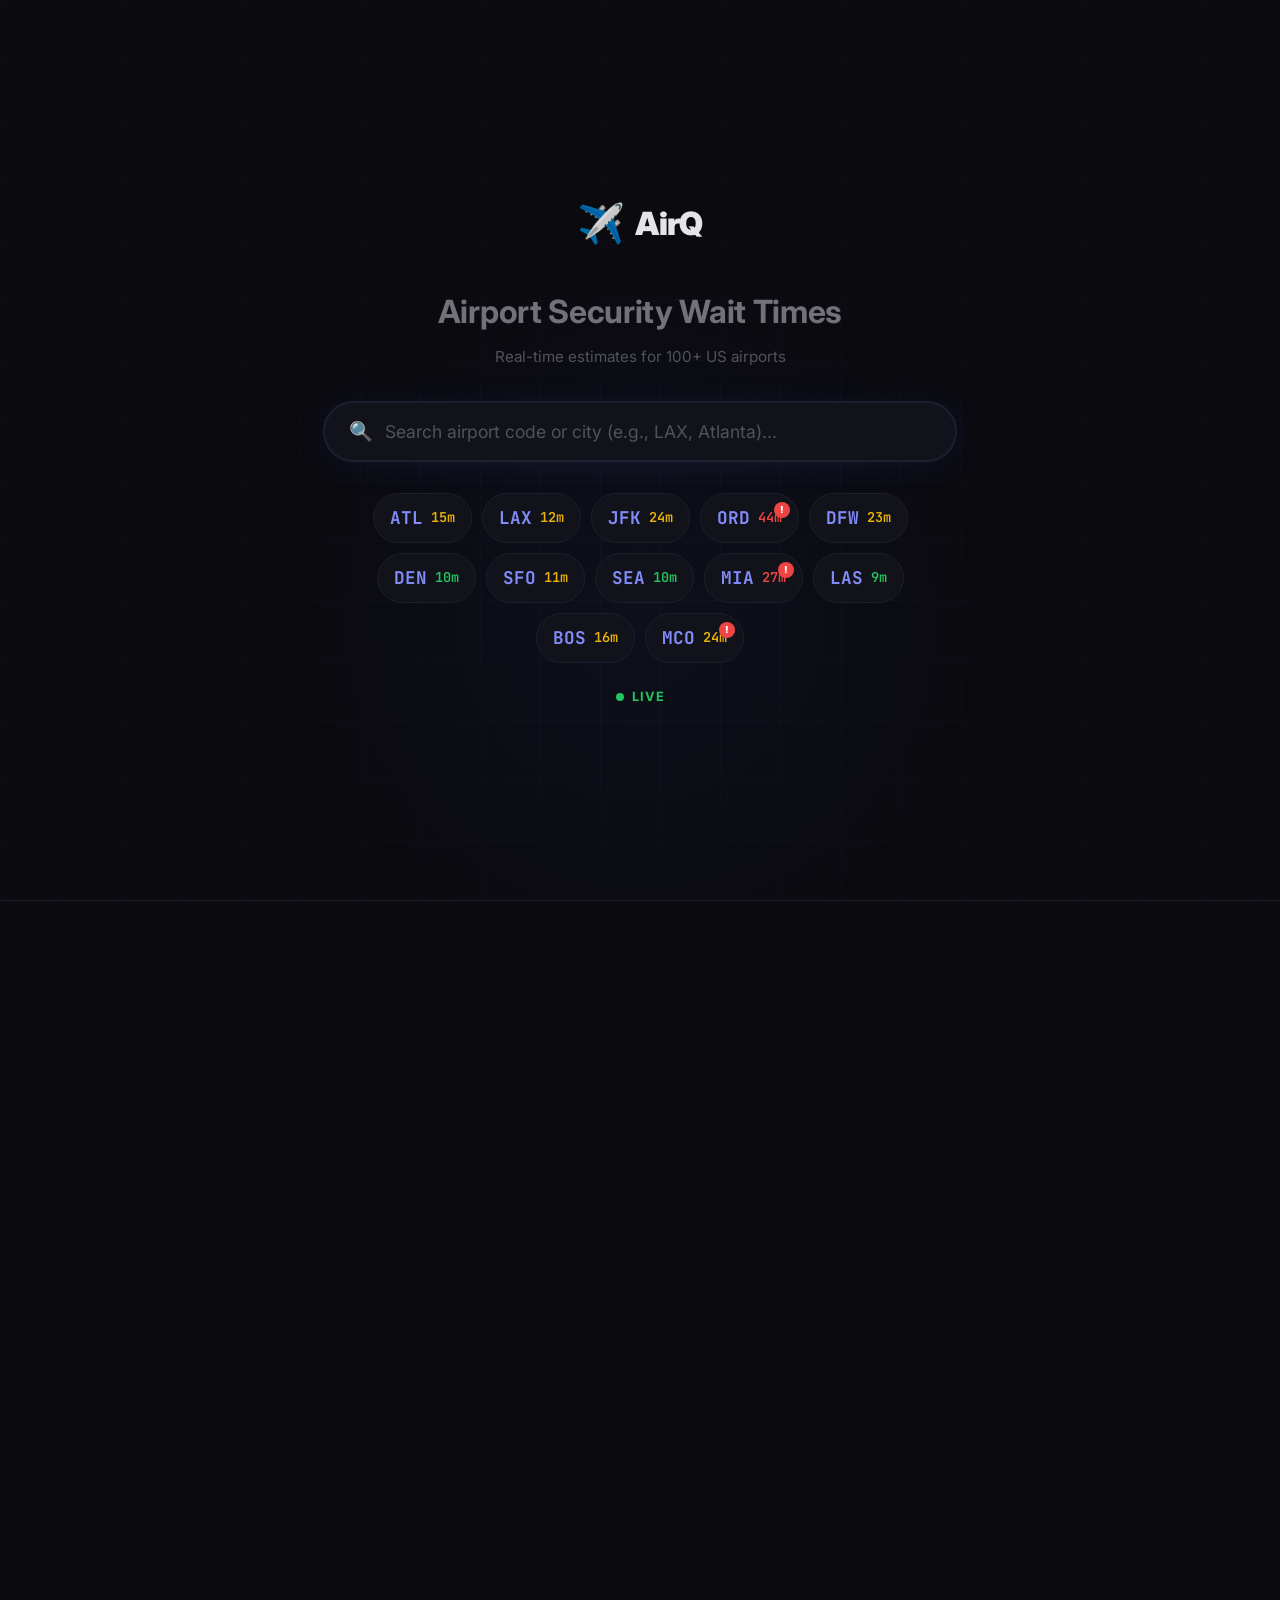
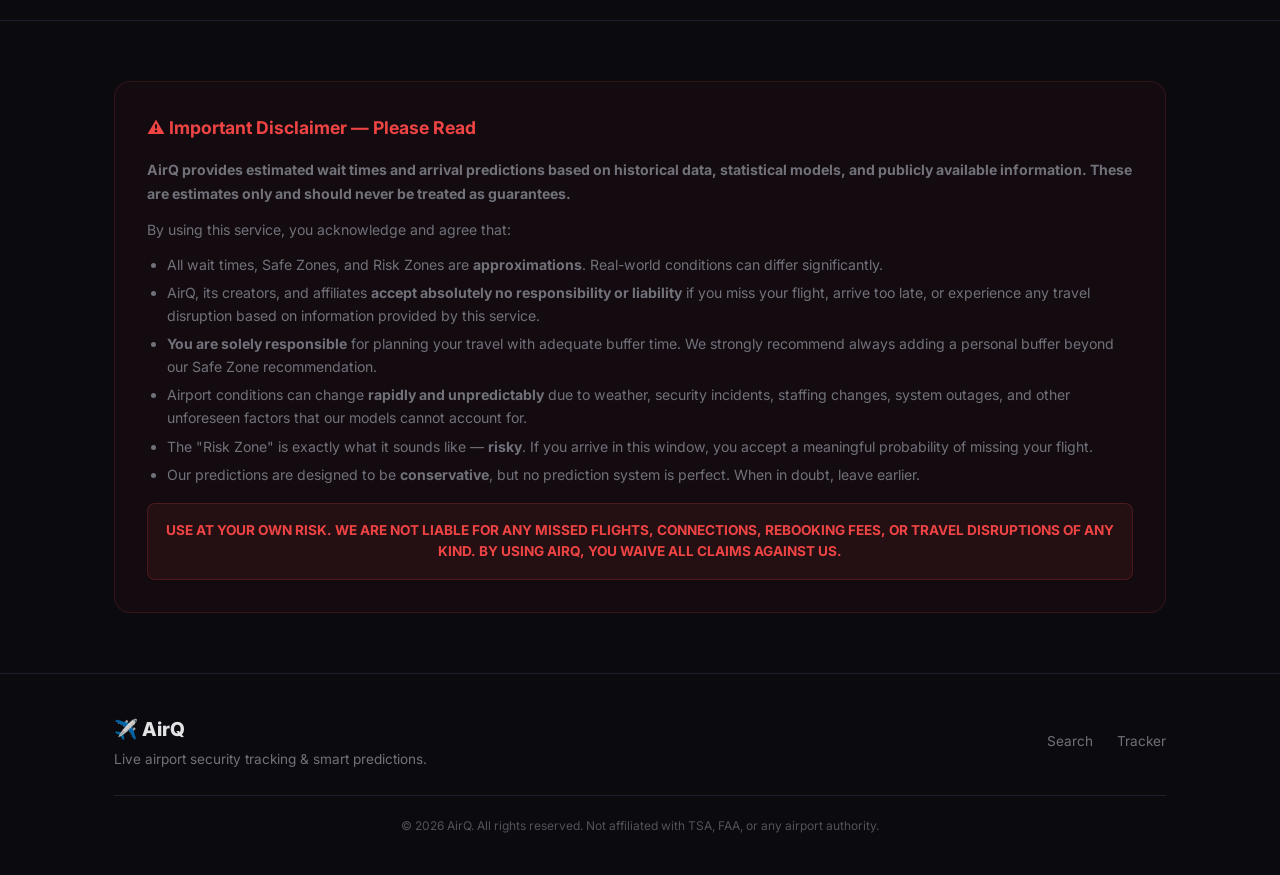
==== commit 9f6310f4: "Redesign to search-first UI: Google-style search hero replaces landing page - Remove hero marketing " ====
--- a/index.html
+++ b/index.html
@@ -12,105 +12,36 @@
     <link rel="stylesheet" href="styles.css">
 </head>
 <body>
-    <!-- Landing / Hero -->
+    <!-- Search-First Hero -->
     <header class="hero" id="hero">
-        <nav class="nav">
-            <div class="nav-brand">
-                <span class="nav-icon">✈️</span>
-                <span class="nav-title">AirQ</span>
-            </div>
-            <div class="nav-links">
-                <a href="#features">Features</a>
-                <a href="#tracker" class="btn-nav">Launch Tracker</a>
-            </div>
-        </nav>
-        <div class="hero-content">
-            <div class="hero-badge">LIVE TRACKING FOR 450+ US AIRPORTS</div>
-            <h1>Know When to Leave.<br><span class="gradient-text">Down to the Minute.</span></h1>
-            <p class="hero-sub">Terminal-level security spikes. Dynamic "leave now" alerts. Safe Zone and Risk Zone windows so you never cut it too close — or waste time at the gate. 100% free.</p>
-            <div class="hero-actions">
-                <a href="#tracker" class="btn-primary btn-lg">Check Wait Times — Free <span class="btn-arrow">→</span></a>
-                <a href="#features" class="btn-ghost btn-lg">How It Works</a>
-            </div>
-            <div class="hero-stats">
-                <div class="stat">
-                    <span class="stat-num">450+</span>
-                    <span class="stat-label">US Airports</span>
-                </div>
-                <div class="stat-divider"></div>
-                <div class="stat">
-                    <span class="stat-num">24/7</span>
-                    <span class="stat-label">Live Updates</span>
-                </div>
-                <div class="stat-divider"></div>
-                <div class="stat">
-                    <span class="stat-num">Terminal</span>
-                    <span class="stat-label">Level Detail</span>
-                </div>
-            </div>
-        </div>
-        <div class="hero-bg">
-            <div class="hero-grid"></div>
+        <div class="hero-bg"><div class="hero-grid"></div></div>
+        <div class="hero-search-wrap">
+            <div class="hero-brand">
+                <span class="hero-logo">✈️</span>
+                <span class="hero-title">AirQ</span>
+            </div>
+            <h1 class="hero-heading">Airport Security Wait Times</h1>
+            <p class="hero-tagline">Real-time estimates for 100+ US airports</p>
+            <div class="search-box hero-search-box">
+                <div class="search-input-wrap hero-input-wrap">
+                    <span class="search-icon">🔍</span>
+                    <input type="text" id="airportSearch" placeholder="Search airport code or city (e.g., LAX, Atlanta)..." autocomplete="off">
+                </div>
+                <div class="search-results" id="searchResults"></div>
+            </div>
+            <div class="hero-popular" id="popularAirports">
+                <div class="popular-grid" id="popularGrid"></div>
+            </div>
+            <div class="live-indicator hero-live">
+                <span class="live-dot"></span> LIVE
+            </div>
         </div>
     </header>
 
-    <!-- Features -->
-    <section class="features" id="features">
-        <div class="container">
-            <div class="section-header">
-                <span class="section-badge">FEATURES</span>
-                <h2>Not Just Wait Times.<br>A Decision Engine.</h2>
-            </div>
-            <div class="features-grid">
-                <div class="feature-card">
-                    <div class="feature-icon">⏱️</div>
-                    <h3>Live Wait Times</h3>
-                    <p>Real-time security checkpoint and check-in wait times by terminal. See which checkpoint is fastest right now.</p>
-                    <span class="feature-tier free">FREE</span>
-                </div>
-                <div class="feature-card">
-                    <div class="feature-icon">🚨</div>
-                    <h3>Spike Alerts</h3>
-                    <p>"Security just spiked at Terminal 3 — if you don't leave in the next 12 minutes, you'll miss your 4:00 PM flight." Dynamic, urgent, real.</p>
-                    <span class="feature-tier free">FREE</span>
-                </div>
-                <div class="feature-card">
-                    <div class="feature-icon">🛡️</div>
-                    <h3>Safe Zone / Risk Zone</h3>
-                    <p>Not one arrival time — two windows. The Safe Zone (95% confidence) and Risk Zone (you might make it). We always err on the side of caution.</p>
-                    <span class="feature-tier free">FREE</span>
-                </div>
-                <div class="feature-card">
-                    <div class="feature-icon">📊</div>
-                    <h3>Continuous Predictions</h3>
-                    <p>Predictions update every 2 minutes and shift in real-time as conditions change. The closer your flight, the sharper the prediction.</p>
-                    <span class="feature-tier free">FREE</span>
-                </div>
-            </div>
-        </div>
-    </section>
-
-    <!-- Tracker App -->
+    <!-- Dashboard (shown after search) -->
     <section class="tracker-section" id="tracker">
         <div class="container">
             <div class="tracker-app" id="trackerApp">
-                <div class="tracker-header">
-                    <h2>Airport Security Tracker</h2>
-                    <div class="tracker-header-right">
-                        <div class="live-indicator">
-                            <span class="live-dot"></span> LIVE
-                        </div>
-                    </div>
-                </div>
-
-                <!-- Airport Search -->
-                <div class="search-box">
-                    <div class="search-input-wrap">
-                        <span class="search-icon">🔍</span>
-                        <input type="text" id="airportSearch" placeholder="Search airport by name or code (e.g., LAX, JFK, Atlanta)..." autocomplete="off">
-                    </div>
-                    <div class="search-results" id="searchResults"></div>
-                </div>
 
                 <!-- Selected Airport Dashboard -->
                 <div class="airport-dashboard" id="airportDashboard" style="display: none;">
@@ -183,6 +114,12 @@
                                     <select id="ticketType">
                                         <option value="standard">Standard</option>
                                         <option value="precheck">TSA PreCheck</option>
+                                    </select>
+                                </div>
+                                <div class="form-group">
+                                    <label>Airline</label>
+                                    <select id="airlineSelect">
+                                        <option value="">Any / Not Sure</option>
                                     </select>
                                 </div>
                                 <button class="btn-primary" onclick="calculateArrival()">Calculate</button>
@@ -269,11 +206,6 @@
                     </div>
                 </div>
 
-                <!-- Popular Airports Quick Access -->
-                <div class="popular-airports" id="popularAirports">
-                    <h3>Popular Airports</h3>
-                    <div class="popular-grid" id="popularGrid"></div>
-                </div>
             </div>
         </div>
     </section>
@@ -309,7 +241,7 @@
                     <p>Live airport security tracking & smart predictions.</p>
                 </div>
                 <div class="footer-links">
-                    <a href="#features">Features</a>
+                    <a href="#hero">Search</a>
                     <a href="#tracker">Tracker</a>
                 </div>
             </div>
--- a/styles.css
+++ b/styles.css
@@ -39,39 +39,44 @@
 }
 .container { max-width: 1100px; margin: 0 auto; padding: 0 24px; }
 
-/* ---- NAV ---- */
-.nav {
-    display: flex; align-items: center; justify-content: space-between;
-    padding: 20px 40px; position: relative; z-index: 10;
-}
-.nav-brand { display: flex; align-items: center; gap: 10px; font-size: 1.4rem; font-weight: 800; }
-.nav-icon { font-size: 1.6rem; }
-.nav-links { display: flex; align-items: center; gap: 32px; }
-.nav-links a { color: var(--text-muted); text-decoration: none; font-size: 0.9rem; font-weight: 500; transition: color 0.2s; }
-.nav-links a:hover { color: var(--text); }
-.btn-nav { background: var(--primary) !important; color: white !important; padding: 8px 20px; border-radius: 8px; font-weight: 600 !important; }
-.btn-nav:hover { background: var(--primary-hover) !important; }
-
-/* ---- HERO ---- */
-.hero { position: relative; min-height: 100vh; display: flex; flex-direction: column; overflow: hidden; }
-.hero-content {
-    flex: 1; display: flex; flex-direction: column; align-items: center; justify-content: center;
-    text-align: center; padding: 0 24px 80px; position: relative; z-index: 2;
-}
-.hero-badge {
-    display: inline-block; padding: 6px 16px; background: var(--primary-glow);
-    border: 1px solid rgba(99,102,241,0.3); border-radius: 100px;
-    font-size: 0.75rem; font-weight: 600; letter-spacing: 1.5px; color: var(--primary-hover); margin-bottom: 24px;
-}
-.hero h1 { font-size: clamp(2.5rem,6vw,4.5rem); font-weight: 900; line-height: 1.1; margin-bottom: 20px; letter-spacing: -0.02em; }
+/* ---- NAV (unused, kept minimal) ---- */
+
+/* ---- HERO (Search-first) ---- */
+.hero {
+    position: relative; min-height: 100vh; display: flex; flex-direction: column;
+    align-items: center; justify-content: center; overflow: hidden;
+}
+.hero-search-wrap {
+    position: relative; z-index: 2; display: flex; flex-direction: column;
+    align-items: center; text-align: center; width: 100%; max-width: 680px; padding: 0 24px;
+}
+.hero-brand { display: flex; align-items: center; gap: 10px; margin-bottom: 32px; }
+.hero-logo { font-size: 2.4rem; }
+.hero-title { font-size: 2rem; font-weight: 900; letter-spacing: -0.02em; }
+.hero-heading {
+    font-size: clamp(1.4rem, 3.5vw, 2rem); font-weight: 700; color: var(--text-muted);
+    margin-bottom: 8px; letter-spacing: -0.01em;
+}
+.hero-tagline { font-size: 0.95rem; color: var(--text-dim); margin-bottom: 32px; }
+.hero-search-box { margin-bottom: 28px; width: 100%; }
+.hero-input-wrap {
+    border-radius: 100px !important; padding: 0 24px !important;
+    box-shadow: 0 4px 32px rgba(99,102,241,0.10), 0 0 0 1px var(--border);
+}
+.hero-input-wrap:focus-within {
+    box-shadow: 0 4px 32px rgba(99,102,241,0.20), 0 0 0 2px var(--primary);
+}
+.hero-input-wrap input { padding: 18px 0 !important; font-size: 1.1rem !important; }
+.hero-popular { width: 100%; }
+.hero-popular .popular-grid {
+    display: flex; flex-wrap: wrap; justify-content: center; gap: 10px;
+}
+.hero-popular .popular-card {
+    padding: 10px 16px; border-radius: 100px; gap: 8px; min-width: 0;
+}
+.hero-popular .popular-card .popular-name { display: none; }
+.hero-live { margin-top: 24px; }
 .gradient-text { background: var(--gradient); -webkit-background-clip: text; -webkit-text-fill-color: transparent; background-clip: text; }
-.hero-sub { font-size: 1.15rem; color: var(--text-muted); max-width: 600px; margin-bottom: 36px; line-height: 1.7; }
-.hero-actions { display: flex; gap: 16px; margin-bottom: 60px; }
-.hero-stats { display: flex; align-items: center; gap: 32px; }
-.stat { text-align: center; }
-.stat-num { display: block; font-size: 1.5rem; font-weight: 800; font-family: 'JetBrains Mono', monospace; }
-.stat-label { font-size: 0.8rem; color: var(--text-muted); font-weight: 500; }
-.stat-divider { width: 1px; height: 40px; background: var(--border); }
 .hero-bg { position: absolute; inset: 0; z-index: 0; overflow: hidden; }
 .hero-grid {
     position: absolute; inset: 0;
@@ -79,9 +84,22 @@
     background-size: 60px 60px;
 }
 .hero-bg::after {
-    content: ''; position: absolute; top: 20%; left: 50%; transform: translateX(-50%);
-    width: 600px; height: 600px; background: radial-gradient(circle, rgba(99,102,241,0.08), transparent 70%); border-radius: 50%;
-}
+    content: ''; position: absolute; top: 30%; left: 50%; transform: translateX(-50%);
+    width: 700px; height: 700px; background: radial-gradient(circle, rgba(99,102,241,0.06), transparent 70%); border-radius: 50%;
+}
+/* Hide hero when dashboard is active */
+.hero.hero-collapsed {
+    min-height: auto; padding: 20px 0;
+}
+.hero.hero-collapsed .hero-search-wrap { max-width: 900px; }
+.hero.hero-collapsed .hero-brand { margin-bottom: 16px; }
+.hero.hero-collapsed .hero-heading,
+.hero.hero-collapsed .hero-tagline,
+.hero.hero-collapsed .hero-popular,
+.hero.hero-collapsed .hero-live,
+.hero.hero-collapsed .hero-bg { display: none; }
+.hero.hero-collapsed .hero-search-box { margin-bottom: 0; }
+.hero.hero-collapsed .hero-input-wrap { border-radius: var(--radius) !important; }
 
 /* ---- BUTTONS ---- */
 .btn-primary {
@@ -103,31 +121,7 @@
 
 /* ---- SECTIONS ---- */
 .section-header { text-align: center; margin-bottom: 48px; }
-.section-badge {
-    display: inline-block; padding: 4px 14px; background: var(--primary-glow);
-    border: 1px solid rgba(99,102,241,0.2); border-radius: 100px;
-    font-size: 0.7rem; font-weight: 700; letter-spacing: 2px; color: var(--primary-hover); margin-bottom: 16px;
-}
 .section-header h2 { font-size: clamp(1.8rem,4vw,2.5rem); font-weight: 800; letter-spacing: -0.02em; line-height: 1.2; }
-.section-sub { color: var(--text-muted); font-size: 1.05rem; margin-top: 12px; }
-
-/* ---- FEATURES ---- */
-.features { padding: 100px 0; border-top: 1px solid var(--border); }
-.features-grid { display: grid; grid-template-columns: repeat(auto-fit, minmax(240px, 1fr)); gap: 20px; }
-.feature-card {
-    background: var(--bg-card); border: 1px solid var(--border); border-radius: var(--radius-lg);
-    padding: 32px 28px; transition: all 0.3s; position: relative;
-}
-.feature-card:hover { background: var(--bg-card-hover); border-color: rgba(99,102,241,0.2); transform: translateY(-2px); }
-.feature-icon { font-size: 2rem; margin-bottom: 16px; }
-.feature-card h3 { font-size: 1.1rem; font-weight: 700; margin-bottom: 8px; }
-.feature-card p { color: var(--text-muted); font-size: 0.9rem; line-height: 1.6; }
-.feature-tier {
-    display: inline-block; padding: 2px 10px; border-radius: 100px; font-size: 0.65rem;
-    font-weight: 700; letter-spacing: 1px; margin-top: 16px;
-}
-.feature-tier.free { background: var(--green-bg); color: var(--green); }
-.feature-tier.pro { background: var(--primary-glow); color: var(--primary-hover); }
 
 /* ---- PRICING ---- */
 .pricing { padding: 100px 0; border-top: 1px solid var(--border); }
@@ -401,8 +395,6 @@
 }
 
 /* Popular Airports */
-.popular-airports { margin-top: 16px; }
-.popular-airports h3 { font-size: 1.1rem; font-weight: 700; margin-bottom: 16px; }
 .popular-grid { display: grid; grid-template-columns: repeat(auto-fill, minmax(200px, 1fr)); gap: 12px; }
 .popular-card {
     background: var(--bg-card); border: 1px solid var(--border); border-radius: var(--radius);
@@ -480,15 +472,9 @@
 
 /* ---- RESPONSIVE ---- */
 @media (max-width: 768px) {
-    .nav { padding: 16px 20px; }
-    .nav-links a:not(.btn-nav) { display: none; }
-    .hero-content { padding-bottom: 40px; }
-    .hero-stats { flex-direction: column; gap: 16px; }
-    .stat-divider { width: 40px; height: 1px; }
-    .hero-actions { flex-direction: column; width: 100%; max-width: 300px; }
-    .hero-actions a { width: 100%; justify-content: center; }
-    .features, .pricing { padding: 60px 0; }
-    .pricing-grid { grid-template-columns: 1fr; }
+    .hero-heading { font-size: 1.3rem; }
+    .hero-input-wrap input { font-size: 1rem !important; padding: 14px 0 !important; }
+    .hero-popular .popular-card { padding: 8px 12px; font-size: 0.8rem; }
     .airport-header-card { flex-direction: column; align-items: flex-start; gap: 12px; }
     .airport-meta { align-items: flex-start; }
     .prediction-form { flex-direction: column; }
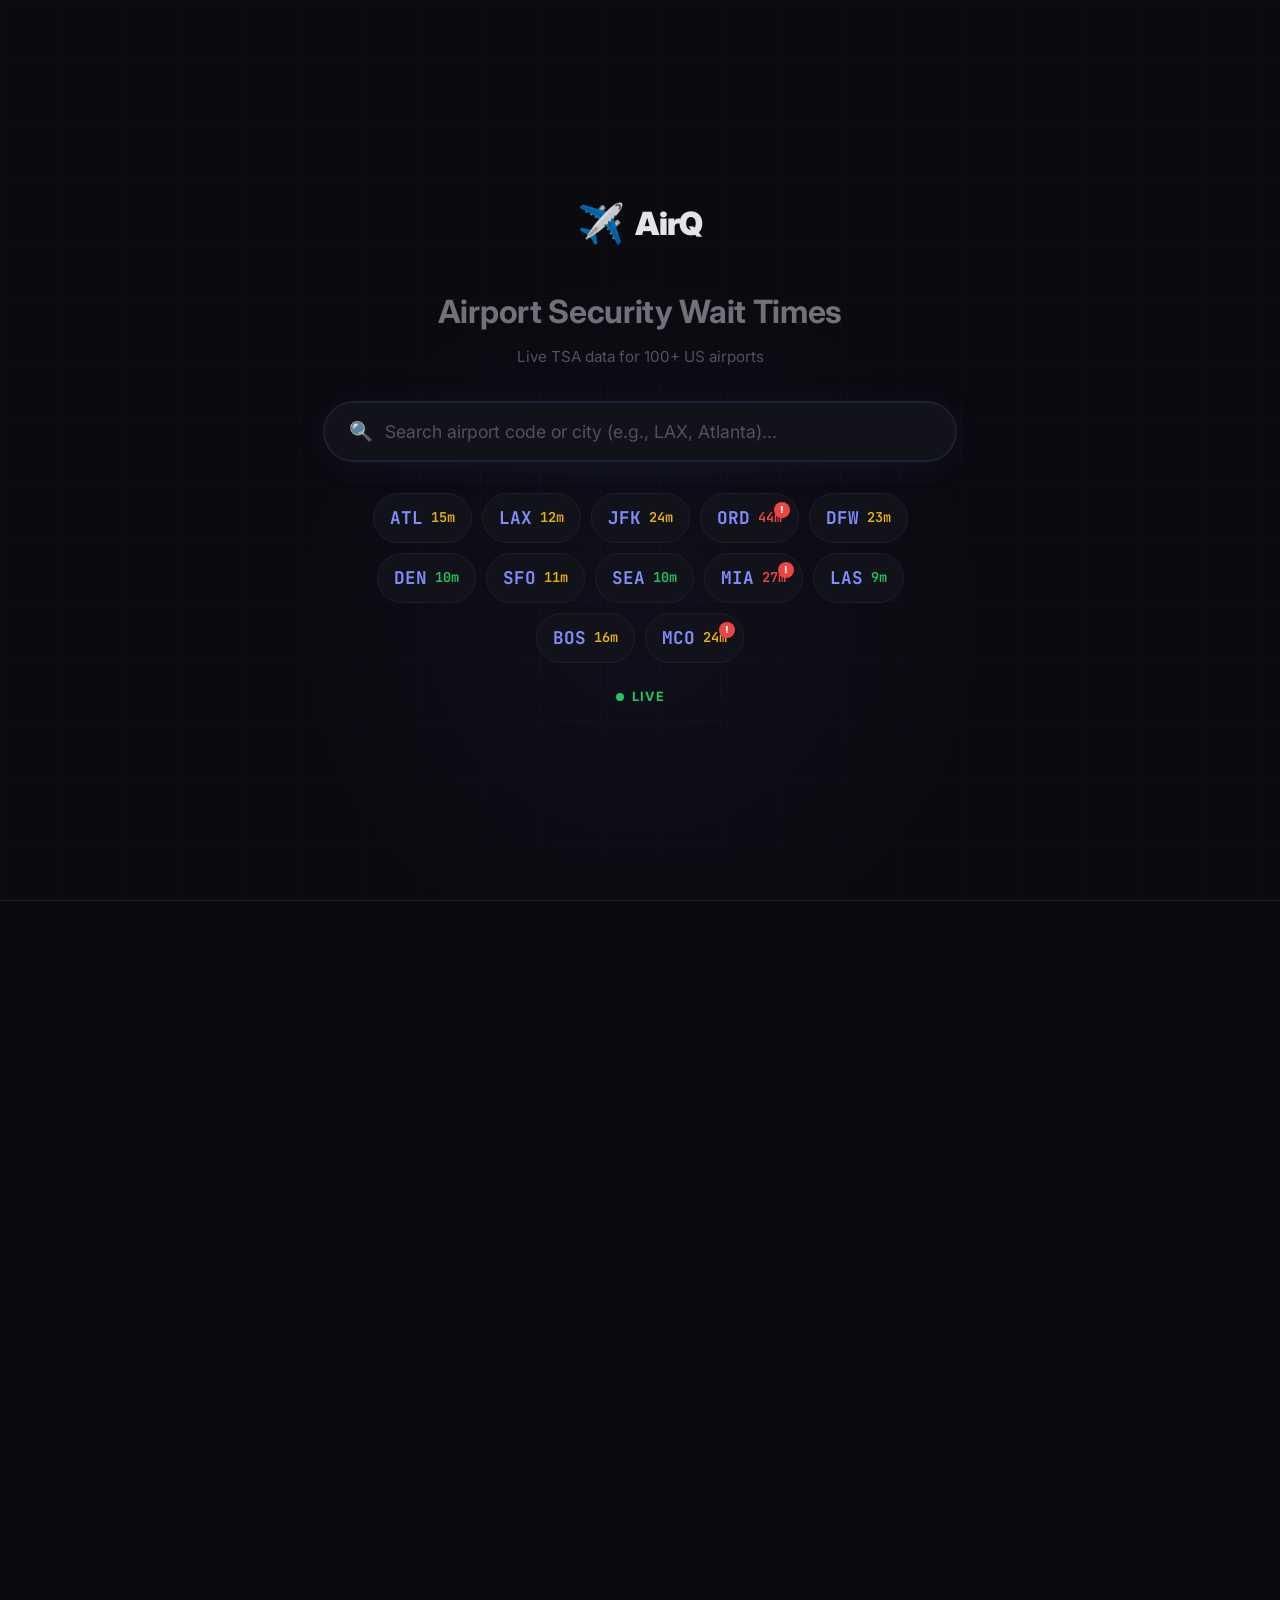
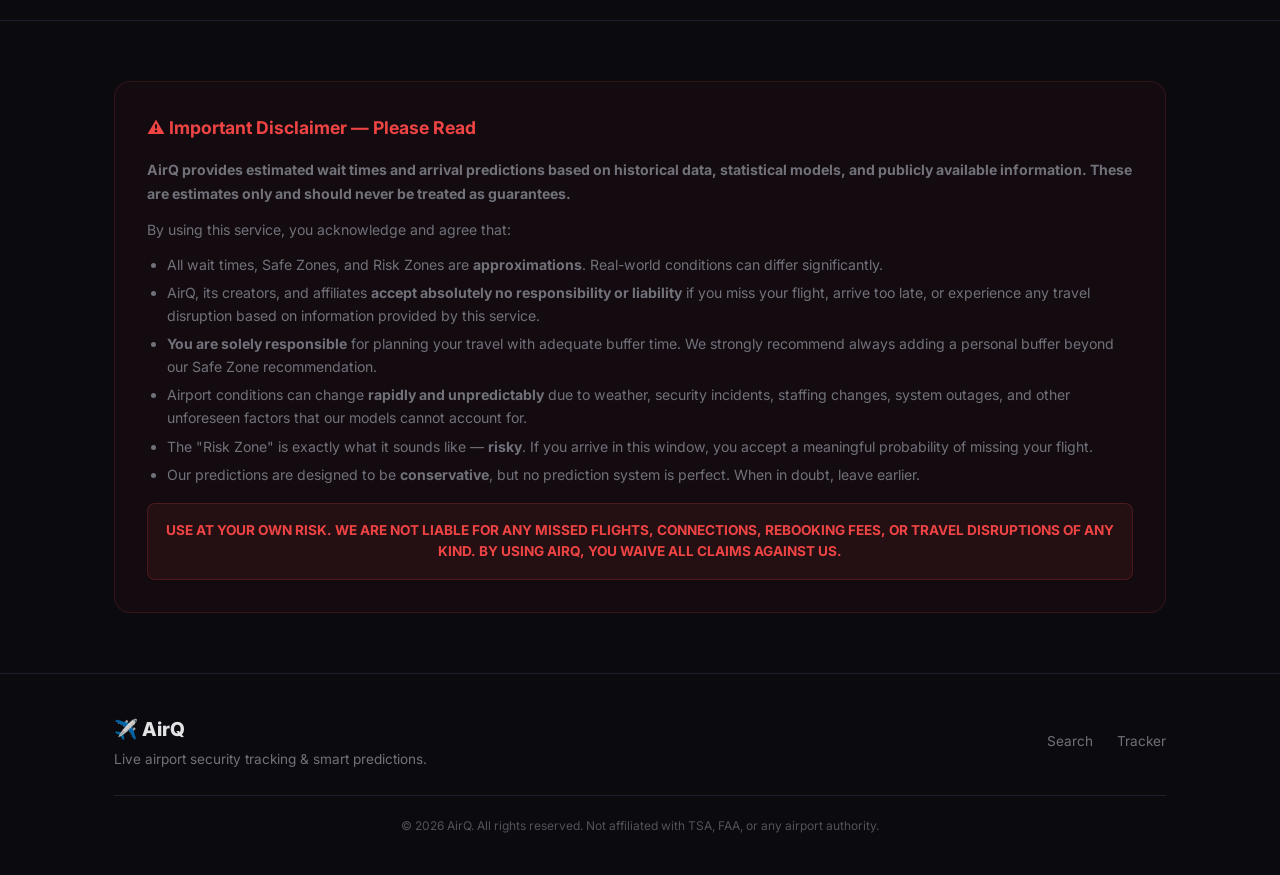
==== commit 186532a9: "Add real TSA data integration via Cloudflare Worker proxy - Create Cloudflare Worker that proxies th" ====
--- a/index.html
+++ b/index.html
@@ -21,7 +21,7 @@
                 <span class="hero-title">AirQ</span>
             </div>
             <h1 class="hero-heading">Airport Security Wait Times</h1>
-            <p class="hero-tagline">Real-time estimates for 100+ US airports</p>
+            <p class="hero-tagline">Live TSA data for 100+ US airports</p>
             <div class="search-box hero-search-box">
                 <div class="search-input-wrap hero-input-wrap">
                     <span class="search-icon">🔍</span>
@@ -168,7 +168,8 @@
                         <div class="crowdsource-header">
                             <h3>📡 Data Source</h3>
                             <div class="data-source-toggle">
-                                <button class="data-source-btn active" id="btnModeled" onclick="setDataSource('modeled')">Modeled</button>
+                                <button class="data-source-btn active" id="btnTSA" onclick="setDataSource('tsa')">TSA Live</button>
+                                <button class="data-source-btn" id="btnModeled" onclick="setDataSource('modeled')">Modeled</button>
                                 <button class="data-source-btn" id="btnCrowd" onclick="setDataSource('crowd')">Crowdsourced</button>
                             </div>
                         </div>
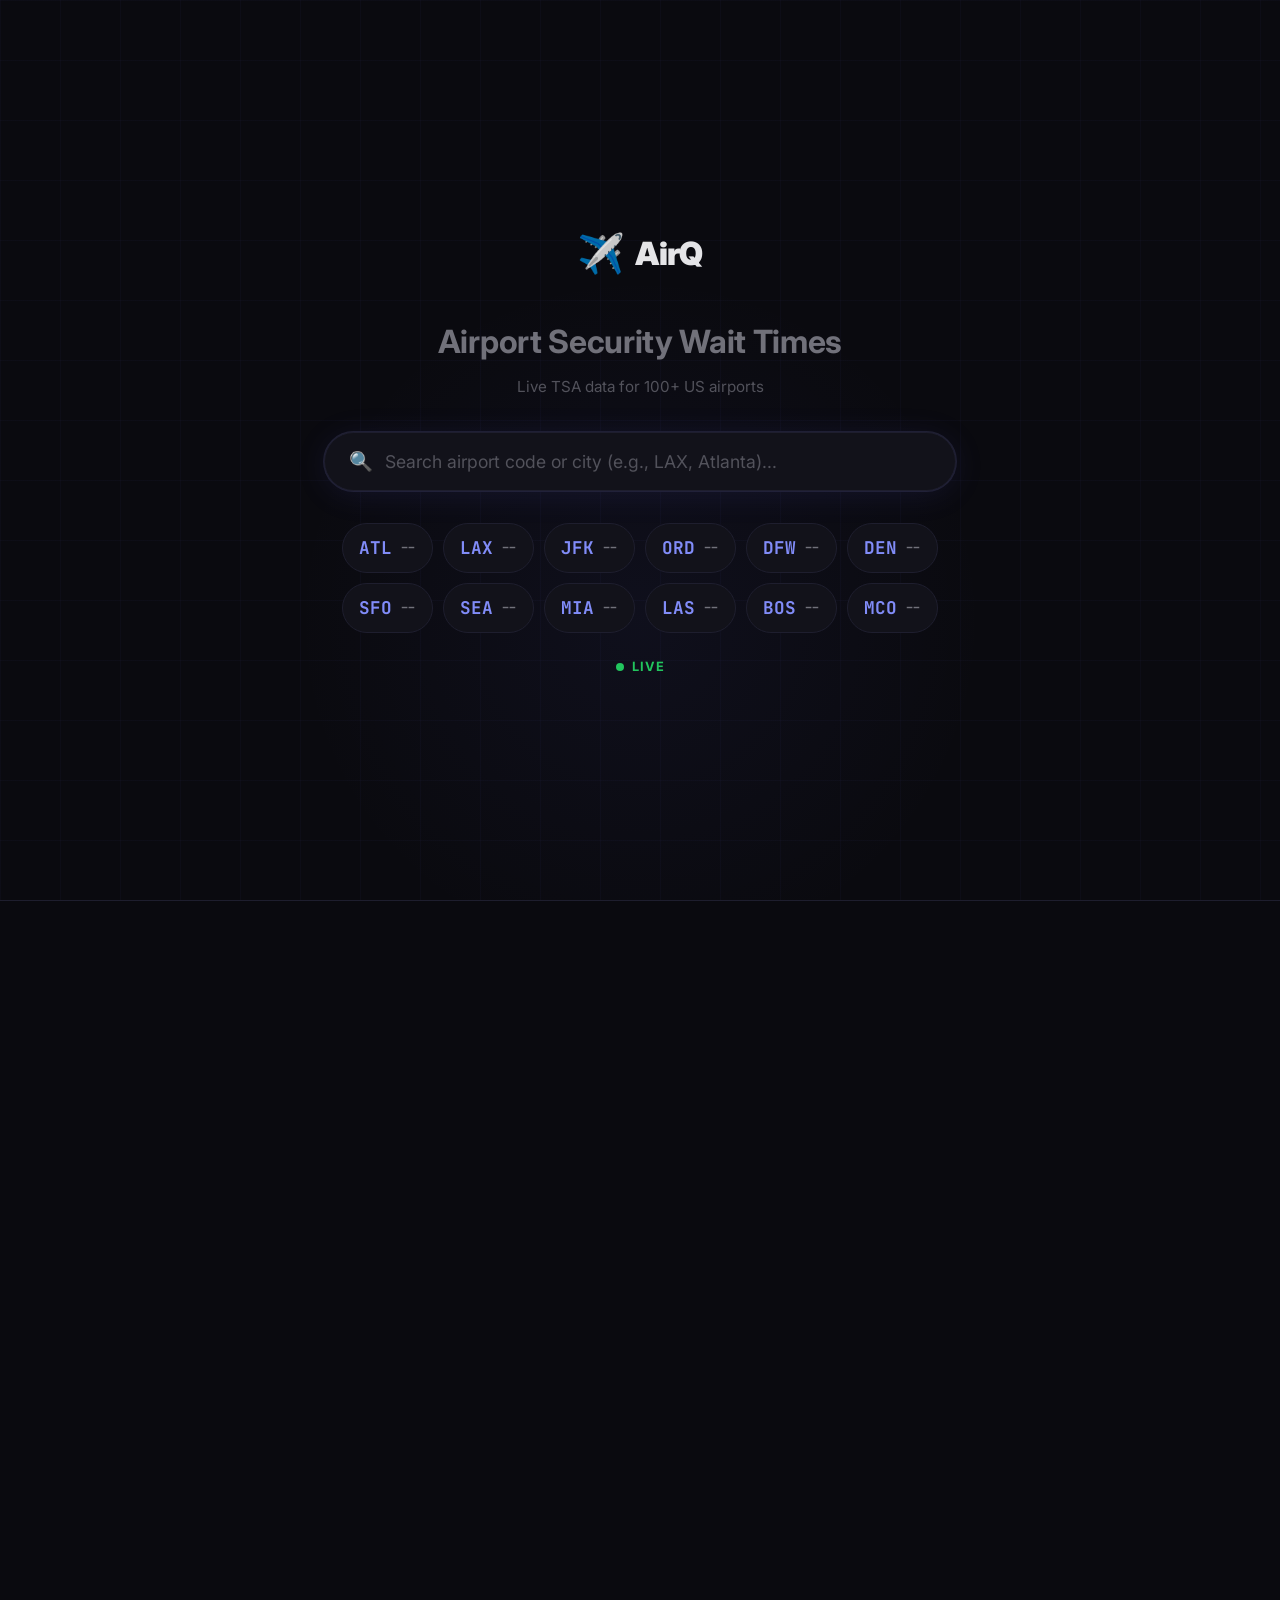
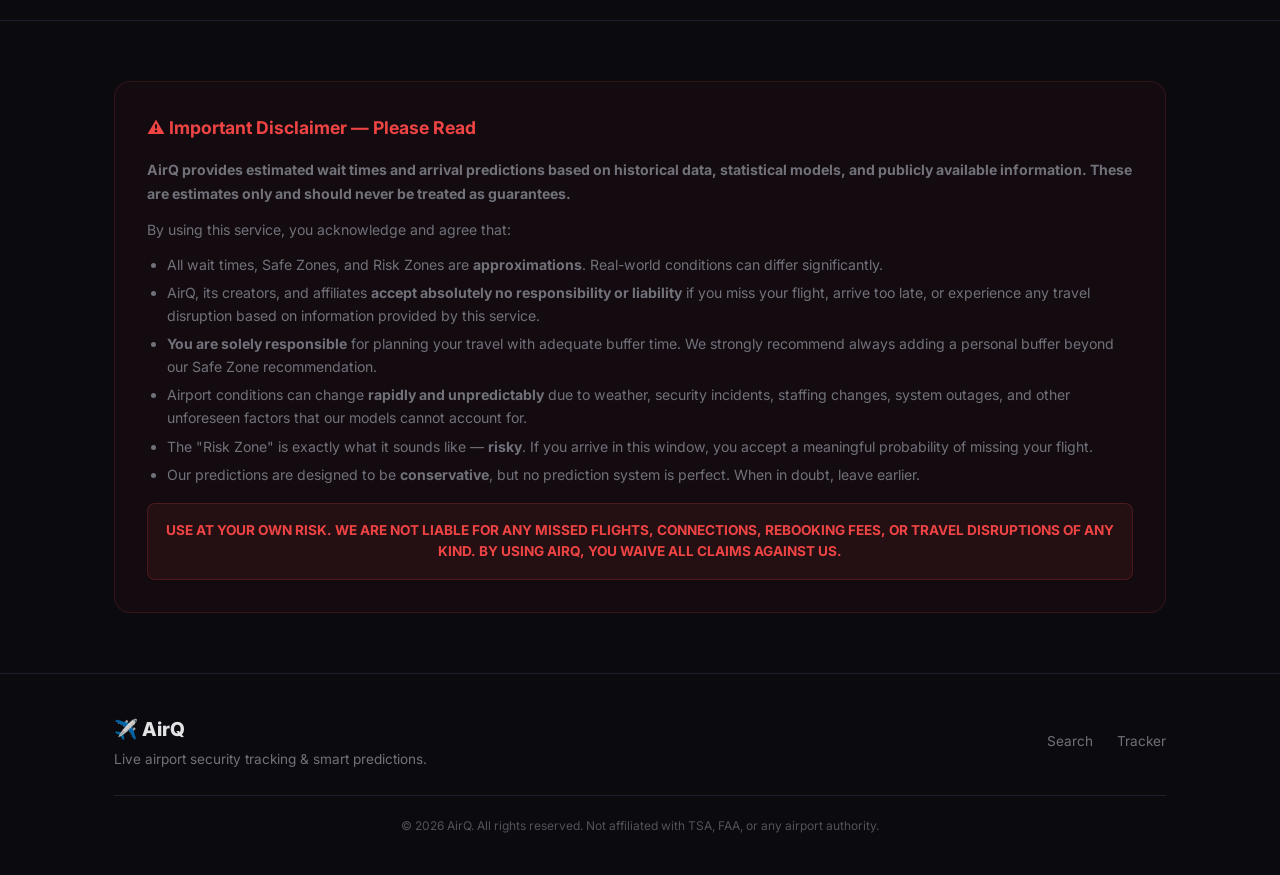
==== commit cbd274c0: "Remove all fake/modeled data — real sources only (TSA + crowd) - Delete entire modeled wait time eng" ====
--- a/index.html
+++ b/index.html
@@ -169,7 +169,6 @@
                             <h3>📡 Data Source</h3>
                             <div class="data-source-toggle">
                                 <button class="data-source-btn active" id="btnTSA" onclick="setDataSource('tsa')">TSA Live</button>
-                                <button class="data-source-btn" id="btnModeled" onclick="setDataSource('modeled')">Modeled</button>
                                 <button class="data-source-btn" id="btnCrowd" onclick="setDataSource('crowd')">Crowdsourced</button>
                             </div>
                         </div>
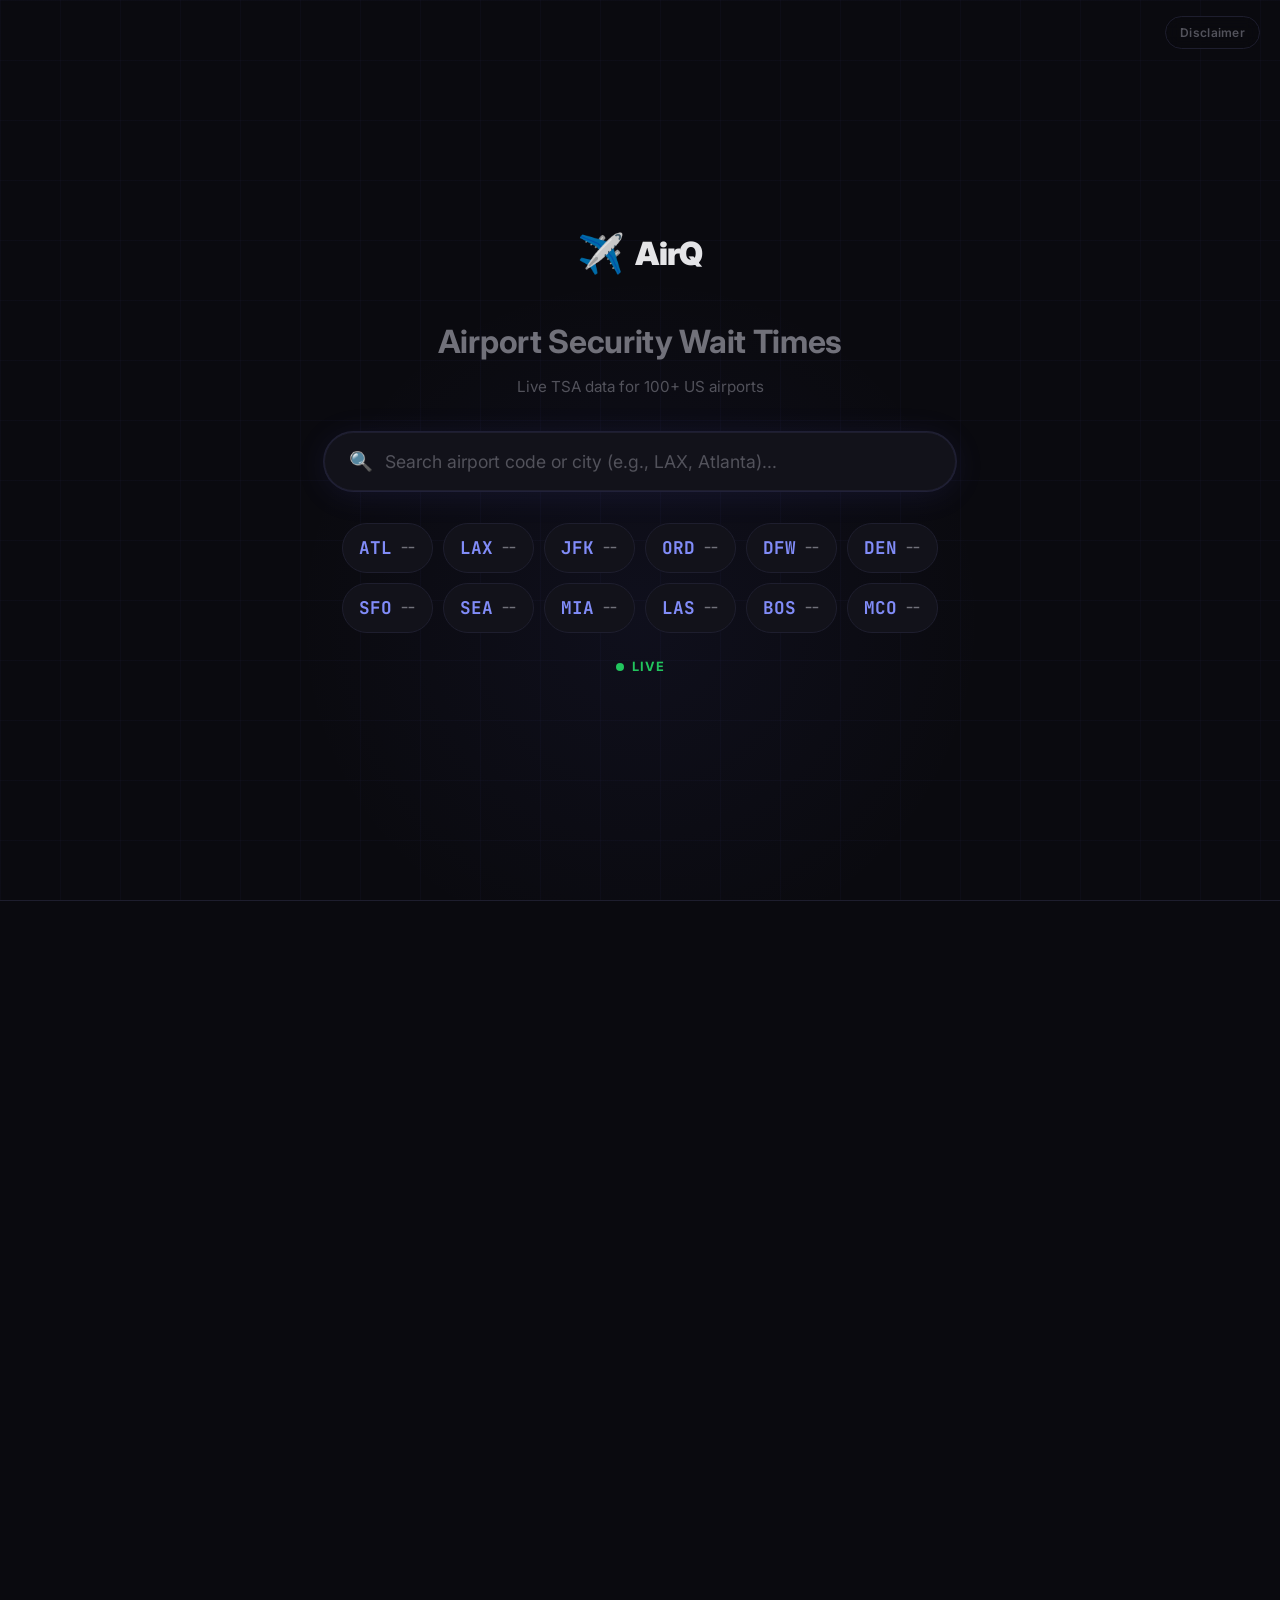
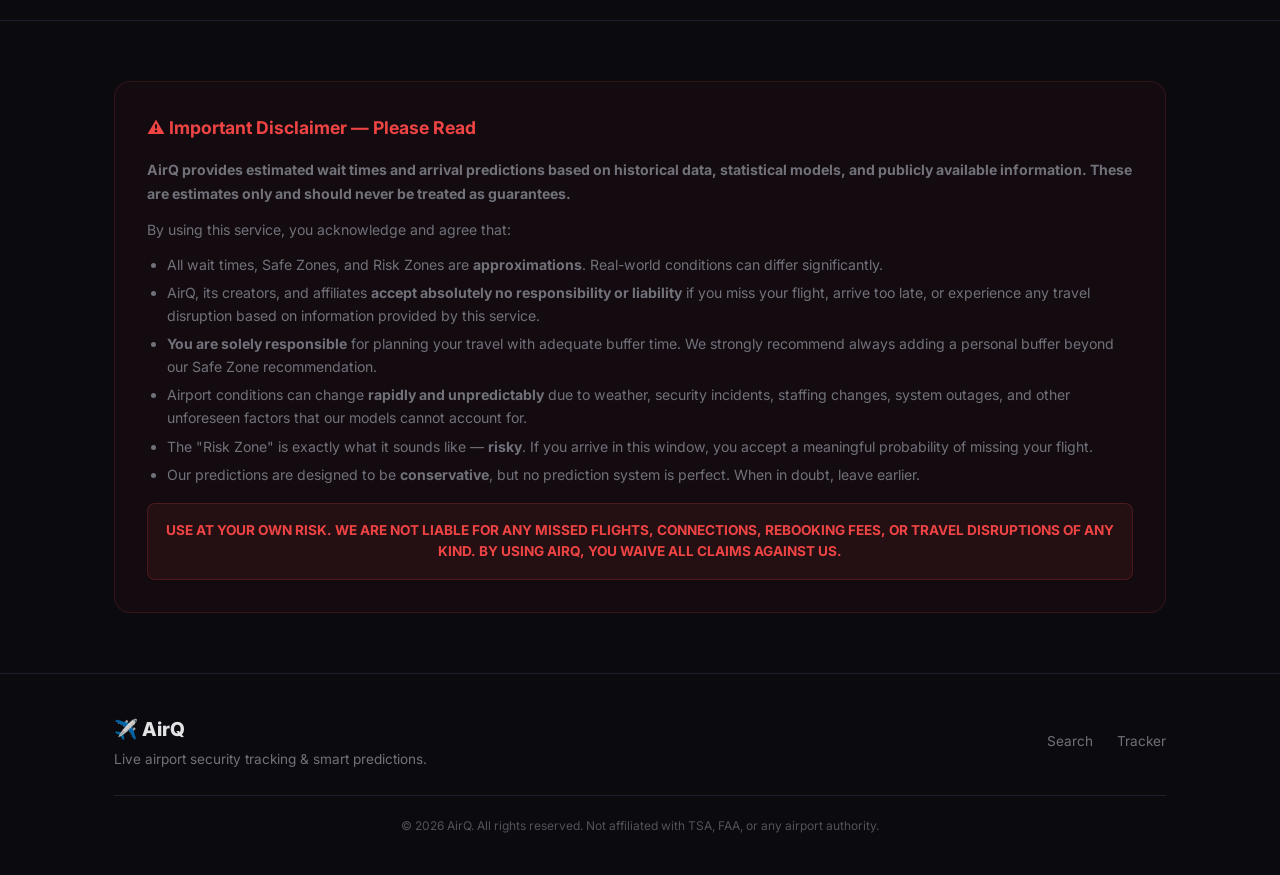
==== commit b6e743c0: "UI improvements: real checkpoint chart, disclaimer link, better crowdsource UX - Replace blank forec" ====
--- a/index.html
+++ b/index.html
@@ -12,6 +12,9 @@
     <link rel="stylesheet" href="styles.css">
 </head>
 <body>
+    <!-- Disclaimer Link (top-right) -->
+    <a href="#disclaimer" class="disclaimer-link" onclick="document.getElementById('disclaimer').scrollIntoView({behavior:'smooth'});return false;">Disclaimer</a>
+
     <!-- Search-First Hero -->
     <header class="hero" id="hero">
         <div class="hero-bg"><div class="hero-grid"></div></div>
@@ -166,30 +169,39 @@
                     <!-- Crowdsource Section -->
                     <div class="crowdsource-section" id="crowdsourceSection">
                         <div class="crowdsource-header">
-                            <h3>📡 Data Source</h3>
-                            <div class="data-source-toggle">
-                                <button class="data-source-btn active" id="btnTSA" onclick="setDataSource('tsa')">TSA Live</button>
-                                <button class="data-source-btn" id="btnCrowd" onclick="setDataSource('crowd')">Crowdsourced</button>
-                            </div>
-                        </div>
-                        <div class="crowdsource-report">
-                            <span style="font-size: 0.85rem; color: var(--text-muted); margin-right: 4px;">Report wait time:</span>
-                            <div class="crowd-input-group">
-                                <label>Security</label>
-                                <input type="number" id="crowdWaitMin" min="0" max="120" placeholder="min">
-                            </div>
-                            <div class="crowd-input-group">
-                                <label>Type</label>
-                                <select id="crowdType">
-                                    <option value="standard">Standard</option>
-                                    <option value="precheck">PreCheck</option>
-                                </select>
-                            </div>
-                            <div class="crowd-input-group" id="crowdTerminalGroup">
-                                <label>Terminal</label>
-                                <select id="crowdTerminal"></select>
-                            </div>
-                            <button class="btn-crowd" onclick="submitCrowdReport()">Submit</button>
+                            <div class="crowdsource-header-left">
+                                <h3>📡 Data Source</h3>
+                                <div class="data-source-toggle">
+                                    <button class="data-source-btn active" id="btnTSA" onclick="setDataSource('tsa')">TSA Live</button>
+                                    <button class="data-source-btn" id="btnCrowd" onclick="setDataSource('crowd')">Crowdsourced</button>
+                                </div>
+                            </div>
+                            <button class="btn-report-toggle" id="btnReportToggle" onclick="toggleReportForm()">
+                                <span class="report-toggle-icon">+</span> Report Wait Time
+                            </button>
+                        </div>
+                        <div class="crowdsource-report" id="crowdReportForm" style="display: none;">
+                            <div class="crowd-report-row">
+                                <div class="crowd-input-group">
+                                    <label>Security wait</label>
+                                    <div class="crowd-min-wrap">
+                                        <input type="number" id="crowdWaitMin" min="0" max="120" placeholder="0">
+                                        <span class="crowd-min-label">min</span>
+                                    </div>
+                                </div>
+                                <div class="crowd-input-group">
+                                    <label>Type</label>
+                                    <select id="crowdType">
+                                        <option value="standard">Standard</option>
+                                        <option value="precheck">PreCheck</option>
+                                    </select>
+                                </div>
+                                <div class="crowd-input-group" id="crowdTerminalGroup">
+                                    <label>Terminal</label>
+                                    <select id="crowdTerminal"></select>
+                                </div>
+                                <button class="btn-crowd" onclick="submitCrowdReport()">Submit</button>
+                            </div>
                         </div>
                         <div class="crowd-thanks" id="crowdThanks">Thanks! Your report helps other travelers.</div>
                         <div class="crowd-stats" id="crowdStats">
@@ -199,9 +211,9 @@
                         </div>
                     </div>
 
-                    <!-- 24h Forecast (Free) -->
+                    <!-- Live Checkpoint Comparison -->
                     <div class="forecast-section">
-                        <h3>📊 24-Hour Wait Time Forecast</h3>
+                        <h3>📊 Live Wait Times by Checkpoint</h3>
                         <div class="forecast-chart" id="forecastChart"></div>
                     </div>
                 </div>
@@ -211,7 +223,7 @@
     </section>
 
     <!-- Disclaimer -->
-    <section class="disclaimer-section">
+    <section class="disclaimer-section" id="disclaimer">
         <div class="container">
             <div class="disclaimer-box">
                 <h3>⚠️ Important Disclaimer — Please Read</h3>
--- a/styles.css
+++ b/styles.css
@@ -334,32 +334,47 @@
 .refresh-icon { animation: spin 3s linear infinite; }
 @keyframes spin { from { transform: rotate(0deg); } to { transform: rotate(360deg); } }
 
-/* Forecast */
+/* Forecast / Checkpoint Comparison */
 .forecast-section {
     background: var(--bg-card); border: 1px solid var(--border); border-radius: var(--radius-lg);
     padding: 32px; margin-bottom: 32px;
 }
 .forecast-section h3 { font-size: 1.2rem; font-weight: 700; margin-bottom: 24px; }
-.forecast-chart { display: flex; align-items: flex-end; gap: 4px; height: 200px; padding: 0 0 30px; position: relative; }
+.forecast-chart { display: flex; align-items: flex-end; gap: 24px; min-height: 200px; padding: 0 0 30px; position: relative; justify-content: center; flex-wrap: wrap; }
+.forecast-checkpoint { display: flex; flex-direction: column; align-items: center; gap: 8px; }
+.forecast-checkpoint-bars { display: flex; align-items: flex-end; gap: 6px; height: 160px; }
+.forecast-checkpoint-name { font-size: 0.7rem; color: var(--text-muted); font-weight: 600; text-align: center; max-width: 100px; word-wrap: break-word; }
 .forecast-bar-wrap {
-    flex: 1; display: flex; flex-direction: column; align-items: center;
-    height: 100%; justify-content: flex-end; position: relative;
-}
-.forecast-bar { width: 100%; max-width: 28px; border-radius: 4px 4px 0 0; transition: height 0.5s ease; cursor: pointer; }
+    display: flex; flex-direction: column; align-items: center;
+    height: 100%; justify-content: flex-end; position: relative; min-width: 28px;
+}
+.forecast-bar { width: 28px; border-radius: 4px 4px 0 0; transition: height 0.5s ease; cursor: pointer; }
 .forecast-bar:hover { opacity: 0.8; }
-.forecast-bar-label { position: absolute; bottom: -24px; font-size: 0.6rem; color: var(--text-dim); white-space: nowrap; font-family: 'JetBrains Mono', monospace; }
+.forecast-bar-label { position: absolute; bottom: -18px; font-size: 0.55rem; color: var(--text-dim); white-space: nowrap; font-family: 'JetBrains Mono', monospace; }
 .forecast-bar-value {
-    position: absolute; top: -20px; font-size: 0.65rem; font-weight: 600;
+    position: absolute; top: -18px; font-size: 0.65rem; font-weight: 600;
     color: var(--text-muted); font-family: 'JetBrains Mono', monospace; opacity: 0; transition: opacity 0.2s;
 }
 .forecast-bar-wrap:hover .forecast-bar-value { opacity: 1; }
+
+/* Disclaimer Link (top-right) */
+.disclaimer-link {
+    position: fixed; top: 16px; right: 20px; z-index: 999;
+    font-size: 0.75rem; font-weight: 600; color: var(--text-dim);
+    text-decoration: none; padding: 6px 14px;
+    background: rgba(10,10,15,0.8); backdrop-filter: blur(8px);
+    border: 1px solid var(--border); border-radius: 100px;
+    transition: all 0.2s; letter-spacing: 0.3px;
+}
+.disclaimer-link:hover { color: var(--text-muted); border-color: var(--text-dim); }
 
 /* Crowdsource Section */
 .crowdsource-section {
     background: var(--bg-card); border: 1px solid var(--border); border-radius: var(--radius-lg);
     padding: 24px 28px; margin-bottom: 32px;
 }
-.crowdsource-header { display: flex; align-items: center; justify-content: space-between; margin-bottom: 16px; }
+.crowdsource-header { display: flex; align-items: center; justify-content: space-between; margin-bottom: 16px; flex-wrap: wrap; gap: 12px; }
+.crowdsource-header-left { display: flex; align-items: center; gap: 16px; }
 .crowdsource-header h3 { font-size: 1rem; font-weight: 700; }
 .data-source-toggle {
     display: flex; background: var(--bg); border-radius: 8px; border: 1px solid var(--border); overflow: hidden;
@@ -369,19 +384,32 @@
     border: none; background: none; color: var(--text-dim); font-family: inherit; transition: all 0.2s;
 }
 .data-source-btn.active { background: var(--primary); color: white; }
+.btn-report-toggle {
+    display: inline-flex; align-items: center; gap: 6px;
+    padding: 8px 18px; background: var(--green); color: white; border: none; border-radius: 8px;
+    font-size: 0.82rem; font-weight: 600; cursor: pointer; transition: all 0.2s; font-family: inherit;
+}
+.btn-report-toggle:hover { background: #16a34a; transform: translateY(-1px); }
+.report-toggle-icon { font-size: 1.1rem; font-weight: 700; line-height: 1; }
 .crowdsource-report {
-    display: flex; align-items: center; gap: 12px; flex-wrap: wrap;
-}
-.crowd-input-group { display: flex; align-items: center; gap: 8px; }
-.crowd-input-group label { font-size: 0.8rem; color: var(--text-muted); font-weight: 500; white-space: nowrap; }
+    display: flex; flex-direction: column; gap: 12px;
+    padding: 16px; background: var(--bg); border: 1px solid var(--border); border-radius: var(--radius);
+    margin-bottom: 12px;
+}
+.crowd-report-row { display: flex; align-items: flex-end; gap: 12px; flex-wrap: wrap; }
+.crowd-input-group { display: flex; flex-direction: column; gap: 6px; }
+.crowd-input-group label { font-size: 0.75rem; color: var(--text-muted); font-weight: 600; white-space: nowrap; }
+.crowd-min-wrap { display: flex; align-items: center; gap: 6px; }
+.crowd-min-label { font-size: 0.8rem; color: var(--text-dim); font-weight: 500; }
 .crowd-input-group input, .crowd-input-group select {
-    background: var(--bg); border: 1px solid var(--border); color: var(--text);
-    padding: 8px 12px; border-radius: 6px; font-size: 0.85rem; font-family: inherit; outline: none; width: 80px;
+    background: var(--bg-card); border: 1px solid var(--border); color: var(--text);
+    padding: 8px 12px; border-radius: 6px; font-size: 0.85rem; font-family: inherit; outline: none; width: 70px;
 }
 .crowd-input-group select { width: auto; }
 .btn-crowd {
-    padding: 8px 16px; background: var(--green); color: white; border: none; border-radius: 6px;
+    padding: 8px 20px; background: var(--green); color: white; border: none; border-radius: 6px;
     font-size: 0.82rem; font-weight: 600; cursor: pointer; transition: all 0.2s; font-family: inherit;
+    align-self: flex-end;
 }
 .btn-crowd:hover { background: #16a34a; }
 .crowd-stats {
@@ -483,8 +511,9 @@
     .forecast-bar-label { font-size: 0.5rem; }
     .wait-times-grid { grid-template-columns: 1fr 1fr; }
     .terminal-tabs { flex-wrap: nowrap; }
-    .crowdsource-report { flex-direction: column; align-items: stretch; }
-    .crowd-input-group { justify-content: space-between; }
+    .crowd-report-row { flex-direction: column; align-items: stretch; }
+    .crowd-input-group { flex-direction: row; justify-content: space-between; align-items: center; }
+    .crowdsource-header-left { flex-direction: column; align-items: flex-start; gap: 8px; }
     .zone-time { font-size: 2rem; }
 }
 @media (max-width: 480px) {
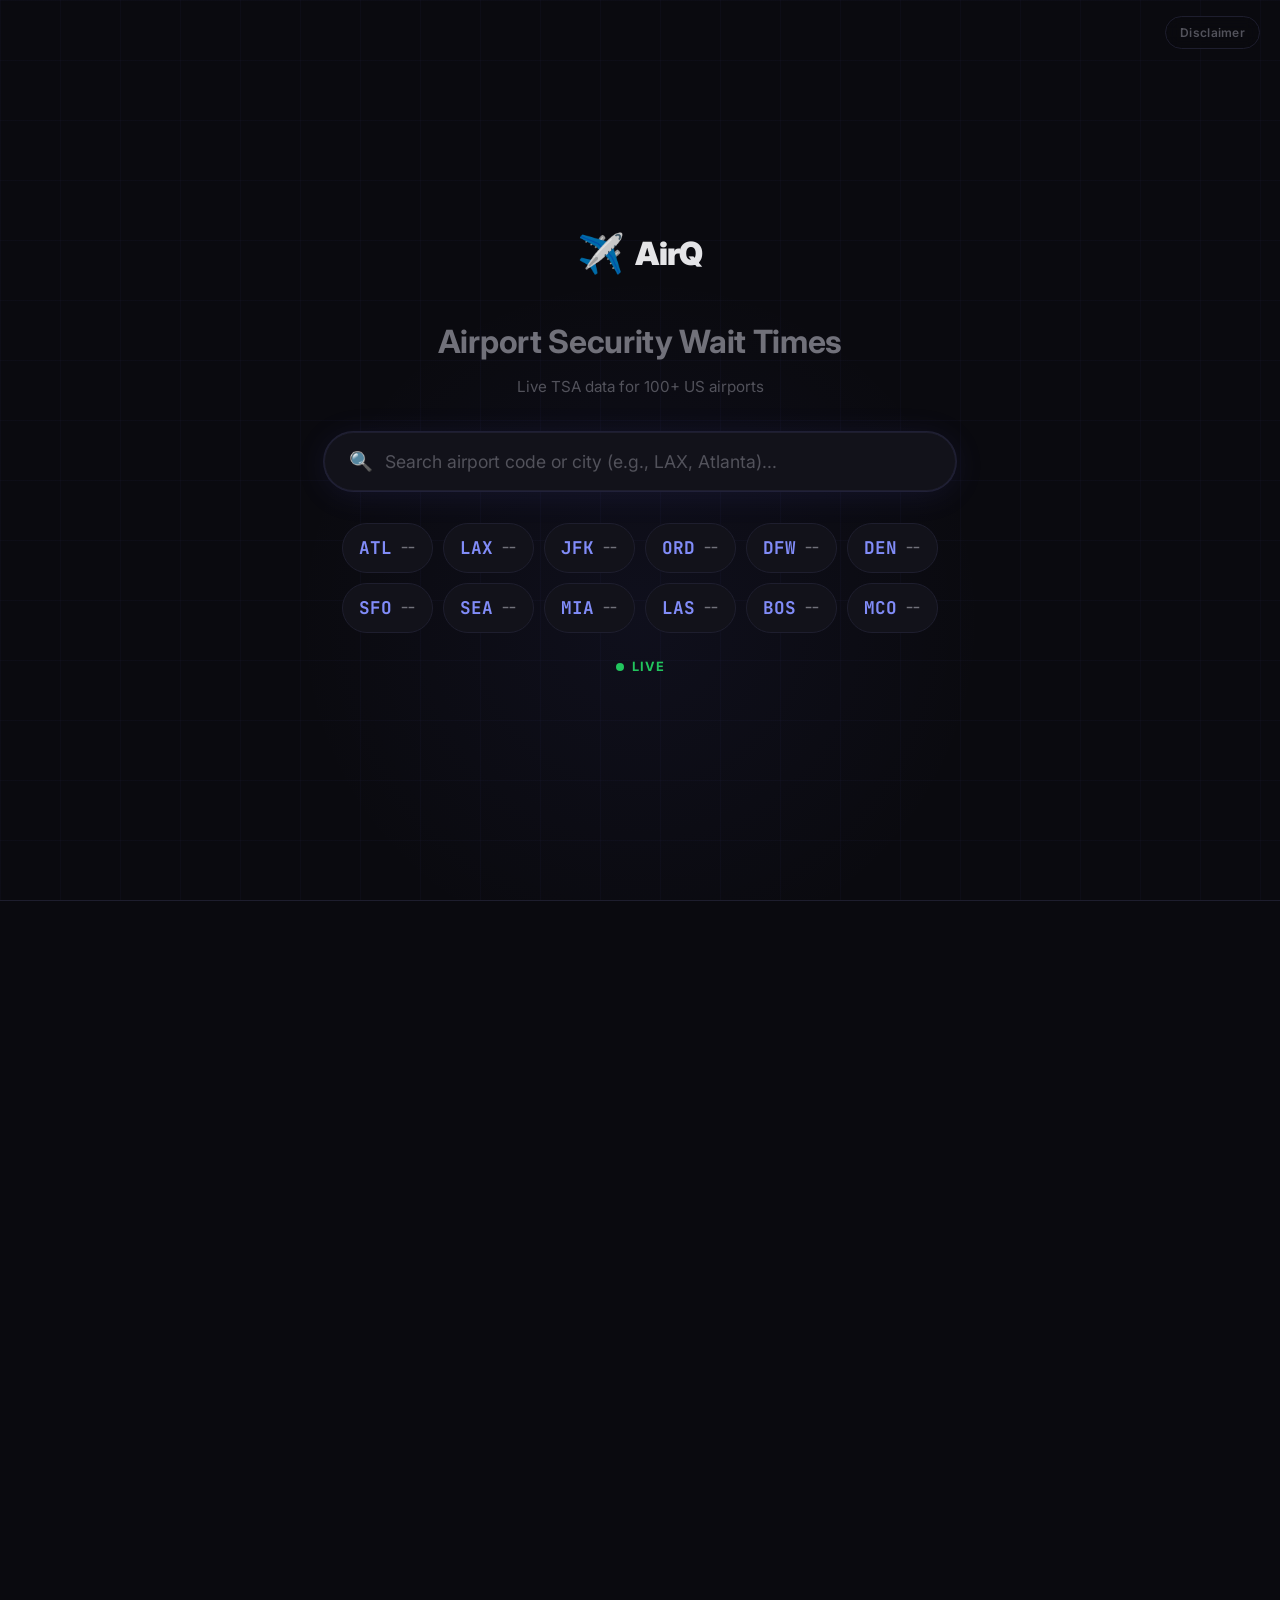
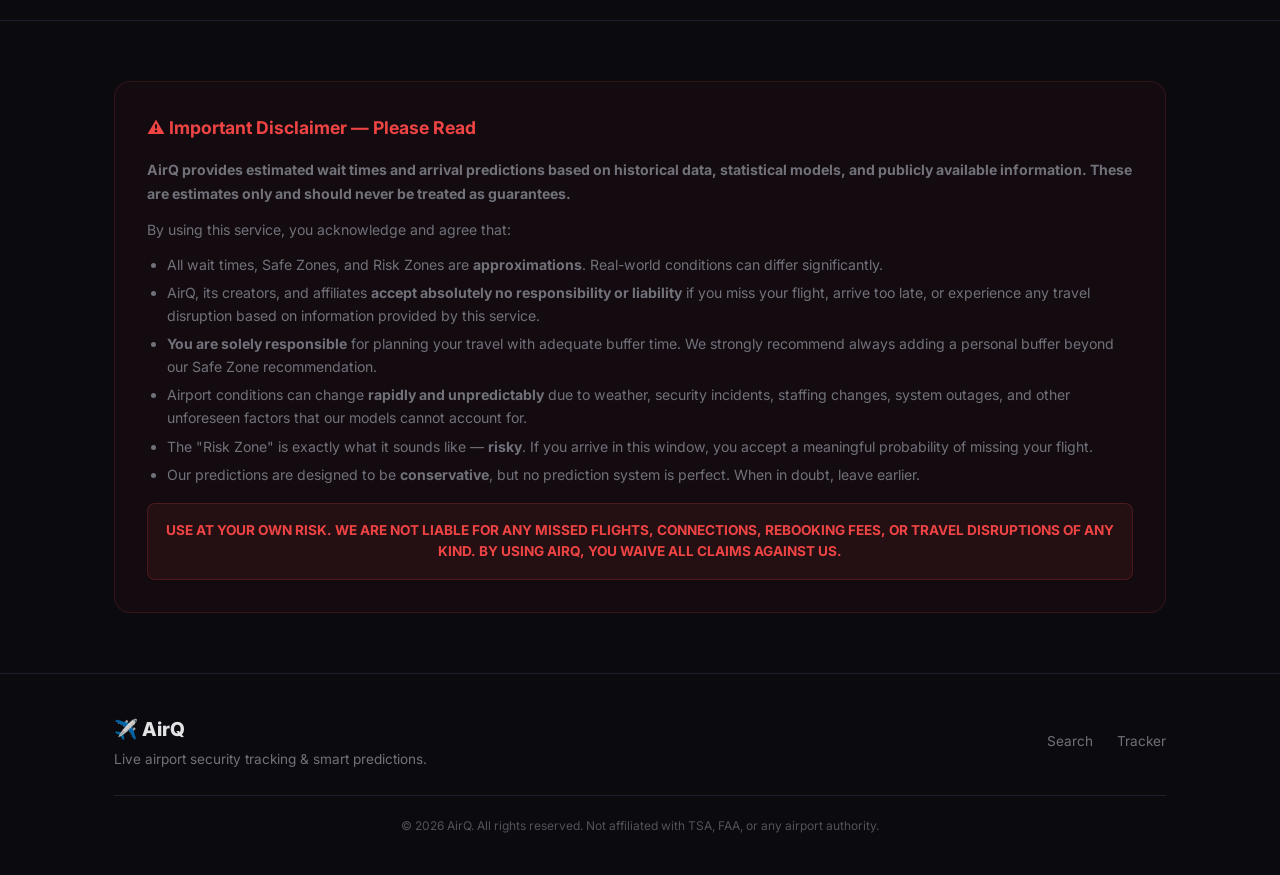
==== commit be44ee41: "Add server-side 24-hour wait time history shared across all users - Worker auto-records TSA wait tim" ====
--- a/index.html
+++ b/index.html
@@ -211,9 +211,9 @@
                         </div>
                     </div>
 
-                    <!-- Live Checkpoint Comparison -->
+                    <!-- 24-Hour Wait Time History -->
                     <div class="forecast-section">
-                        <h3>📊 Live Wait Times by Checkpoint</h3>
+                        <h3>📊 24-Hour Wait Time History</h3>
                         <div class="forecast-chart" id="forecastChart"></div>
                     </div>
                 </div>
--- a/styles.css
+++ b/styles.css
@@ -29,13 +29,15 @@
 }
 
 * { margin: 0; padding: 0; box-sizing: border-box; }
-html { scroll-behavior: smooth; }
+html { scroll-behavior: smooth; overflow-x: hidden; }
 body {
     font-family: 'Inter', -apple-system, BlinkMacSystemFont, sans-serif;
     background: var(--bg);
     color: var(--text);
     line-height: 1.6;
     -webkit-font-smoothing: antialiased;
+    overflow-x: hidden;
+    -webkit-tap-highlight-color: transparent;
 }
 .container { max-width: 1100px; margin: 0 auto; padding: 0 24px; }
 
@@ -334,26 +336,33 @@
 .refresh-icon { animation: spin 3s linear infinite; }
 @keyframes spin { from { transform: rotate(0deg); } to { transform: rotate(360deg); } }
 
-/* Forecast / Checkpoint Comparison */
+/* 24-Hour History Timeline */
 .forecast-section {
     background: var(--bg-card); border: 1px solid var(--border); border-radius: var(--radius-lg);
     padding: 32px; margin-bottom: 32px;
 }
 .forecast-section h3 { font-size: 1.2rem; font-weight: 700; margin-bottom: 24px; }
-.forecast-chart { display: flex; align-items: flex-end; gap: 24px; min-height: 200px; padding: 0 0 30px; position: relative; justify-content: center; flex-wrap: wrap; }
-.forecast-checkpoint { display: flex; flex-direction: column; align-items: center; gap: 8px; }
-.forecast-checkpoint-bars { display: flex; align-items: flex-end; gap: 6px; height: 160px; }
-.forecast-checkpoint-name { font-size: 0.7rem; color: var(--text-muted); font-weight: 600; text-align: center; max-width: 100px; word-wrap: break-word; }
+.forecast-chart {
+    display: flex; align-items: flex-end; gap: 2px; height: 200px;
+    padding: 0 0 28px; position: relative; overflow-x: auto; -webkit-overflow-scrolling: touch;
+}
 .forecast-bar-wrap {
-    display: flex; flex-direction: column; align-items: center;
-    height: 100%; justify-content: flex-end; position: relative; min-width: 28px;
-}
-.forecast-bar { width: 28px; border-radius: 4px 4px 0 0; transition: height 0.5s ease; cursor: pointer; }
+    flex: 1; min-width: 6px; display: flex; flex-direction: column; align-items: center;
+    height: 100%; justify-content: flex-end; position: relative;
+}
+.forecast-bar {
+    width: 100%; max-width: 20px; min-width: 4px;
+    border-radius: 3px 3px 0 0; transition: height 0.5s ease; cursor: pointer;
+}
 .forecast-bar:hover { opacity: 0.8; }
-.forecast-bar-label { position: absolute; bottom: -18px; font-size: 0.55rem; color: var(--text-dim); white-space: nowrap; font-family: 'JetBrains Mono', monospace; }
+.forecast-bar-label {
+    position: absolute; bottom: -22px; font-size: 0.55rem; color: var(--text-dim);
+    white-space: nowrap; font-family: 'JetBrains Mono', monospace;
+}
 .forecast-bar-value {
-    position: absolute; top: -18px; font-size: 0.65rem; font-weight: 600;
+    position: absolute; top: -18px; font-size: 0.6rem; font-weight: 600;
     color: var(--text-muted); font-family: 'JetBrains Mono', monospace; opacity: 0; transition: opacity 0.2s;
+    white-space: nowrap;
 }
 .forecast-bar-wrap:hover .forecast-bar-value { opacity: 1; }
 
@@ -498,8 +507,80 @@
 }
 .key-note { font-size: 0.8rem !important; color: var(--text-dim) !important; }
 
-/* ---- RESPONSIVE ---- */
-@media (max-width: 768px) {
+/* ---- RESPONSIVE (Mobile First) ---- */
+
+/* Base mobile styles (already applied above as defaults) */
+/* Stack everything vertically on small screens */
+@media (max-width: 480px) {
+    .container { padding: 0 16px; }
+    .hero-search-wrap { padding: 0 16px; }
+    .hero-brand { margin-bottom: 20px; }
+    .hero-logo { font-size: 2rem; }
+    .hero-title { font-size: 1.6rem; }
+    .hero-heading { font-size: 1.1rem; }
+    .hero-tagline { font-size: 0.85rem; margin-bottom: 24px; }
+    .hero-input-wrap { padding: 0 16px !important; }
+    .hero-input-wrap input { font-size: 0.95rem !important; padding: 14px 0 !important; }
+    .hero-popular .popular-card { padding: 6px 10px; font-size: 0.75rem; }
+    .hero-popular .popular-grid { gap: 6px; }
+
+    .tracker-section { padding: 40px 0; }
+    .airport-header-card { flex-direction: column; align-items: flex-start; gap: 10px; padding: 16px 20px; }
+    .airport-info h3 { font-size: 1.1rem; }
+    .airport-meta { align-items: flex-start; }
+
+    .wait-times-grid { grid-template-columns: 1fr; gap: 12px; margin-bottom: 24px; }
+    .wait-card { padding: 18px; }
+    .wait-time { font-size: 2rem; }
+
+    .terminal-tabs { flex-wrap: nowrap; overflow-x: auto; -webkit-overflow-scrolling: touch; gap: 6px; }
+    .terminal-tab { padding: 6px 10px; font-size: 0.72rem; }
+
+    .prediction-form { flex-direction: column; }
+    .form-group { min-width: 100%; }
+    .pro-content { padding: 20px; }
+    .pro-content h3 { font-size: 1.05rem; }
+    .prediction-desc { font-size: 0.85rem; }
+    .zone-time { font-size: 1.8rem; }
+    .zone-card { padding: 18px; }
+    .breakdown-row { grid-template-columns: 1fr 55px 55px; font-size: 0.72rem; gap: 8px; }
+    .breakdown-header { grid-template-columns: 1fr 55px 55px; gap: 8px; }
+
+    .crowdsource-section { padding: 18px 16px; }
+    .crowdsource-header { flex-direction: column; align-items: stretch; gap: 10px; }
+    .crowdsource-header-left { flex-direction: column; align-items: flex-start; gap: 8px; }
+    .btn-report-toggle { width: 100%; justify-content: center; }
+    .crowd-report-row { flex-direction: column; align-items: stretch; }
+    .crowd-input-group { flex-direction: row; justify-content: space-between; align-items: center; }
+    .crowd-input-group input, .crowd-input-group select { flex: 1; width: auto; }
+    .btn-crowd { width: 100%; }
+    .crowd-stats { flex-direction: column; gap: 6px; }
+
+    .forecast-section { padding: 20px; }
+    .forecast-section h3 { font-size: 1rem; margin-bottom: 16px; }
+    .forecast-chart { gap: 16px; min-height: 160px; }
+    .forecast-checkpoint-bars { height: 120px; }
+    .forecast-bar { width: 22px; }
+    .forecast-bar-label { font-size: 0.5rem; }
+
+    .disclaimer-box { padding: 20px; }
+    .disclaimer-box h3 { font-size: 0.95rem; }
+    .disclaimer-box p, .disclaimer-box li { font-size: 0.8rem; }
+    .disclaimer-final { font-size: 0.78rem !important; }
+
+    .footer { padding: 24px 0; }
+    .footer-content { flex-direction: column; gap: 16px; text-align: center; }
+    .footer-links { justify-content: center; }
+
+    .popular-grid { grid-template-columns: 1fr; }
+
+    .disclaimer-link { top: 10px; right: 12px; font-size: 0.7rem; padding: 5px 10px; }
+    .urgency-banner { flex-direction: column; gap: 8px; padding: 12px 16px; }
+    .urgency-text { font-size: 0.82rem; }
+}
+
+/* Tablets / medium screens */
+@media (min-width: 481px) and (max-width: 768px) {
     .hero-heading { font-size: 1.3rem; }
     .hero-input-wrap input { font-size: 1rem !important; padding: 14px 0 !important; }
     .hero-popular .popular-card { padding: 8px 12px; font-size: 0.8rem; }
@@ -508,18 +589,13 @@
     .prediction-form { flex-direction: column; }
     .form-group { min-width: 100%; }
     .footer-content { flex-direction: column; gap: 16px; text-align: center; }
-    .forecast-bar-label { font-size: 0.5rem; }
     .wait-times-grid { grid-template-columns: 1fr 1fr; }
-    .terminal-tabs { flex-wrap: nowrap; }
+    .terminal-tabs { flex-wrap: nowrap; overflow-x: auto; -webkit-overflow-scrolling: touch; }
     .crowd-report-row { flex-direction: column; align-items: stretch; }
     .crowd-input-group { flex-direction: row; justify-content: space-between; align-items: center; }
     .crowdsource-header-left { flex-direction: column; align-items: flex-start; gap: 8px; }
     .zone-time { font-size: 2rem; }
-}
-@media (max-width: 480px) {
-    .wait-times-grid { grid-template-columns: 1fr; }
-    .popular-grid { grid-template-columns: 1fr; }
-    .breakdown-row { grid-template-columns: 1fr 60px 60px; font-size: 0.75rem; }
+    .popular-grid { grid-template-columns: repeat(auto-fill, minmax(160px, 1fr)); }
 }
 
 ::-webkit-scrollbar { width: 6px; }
